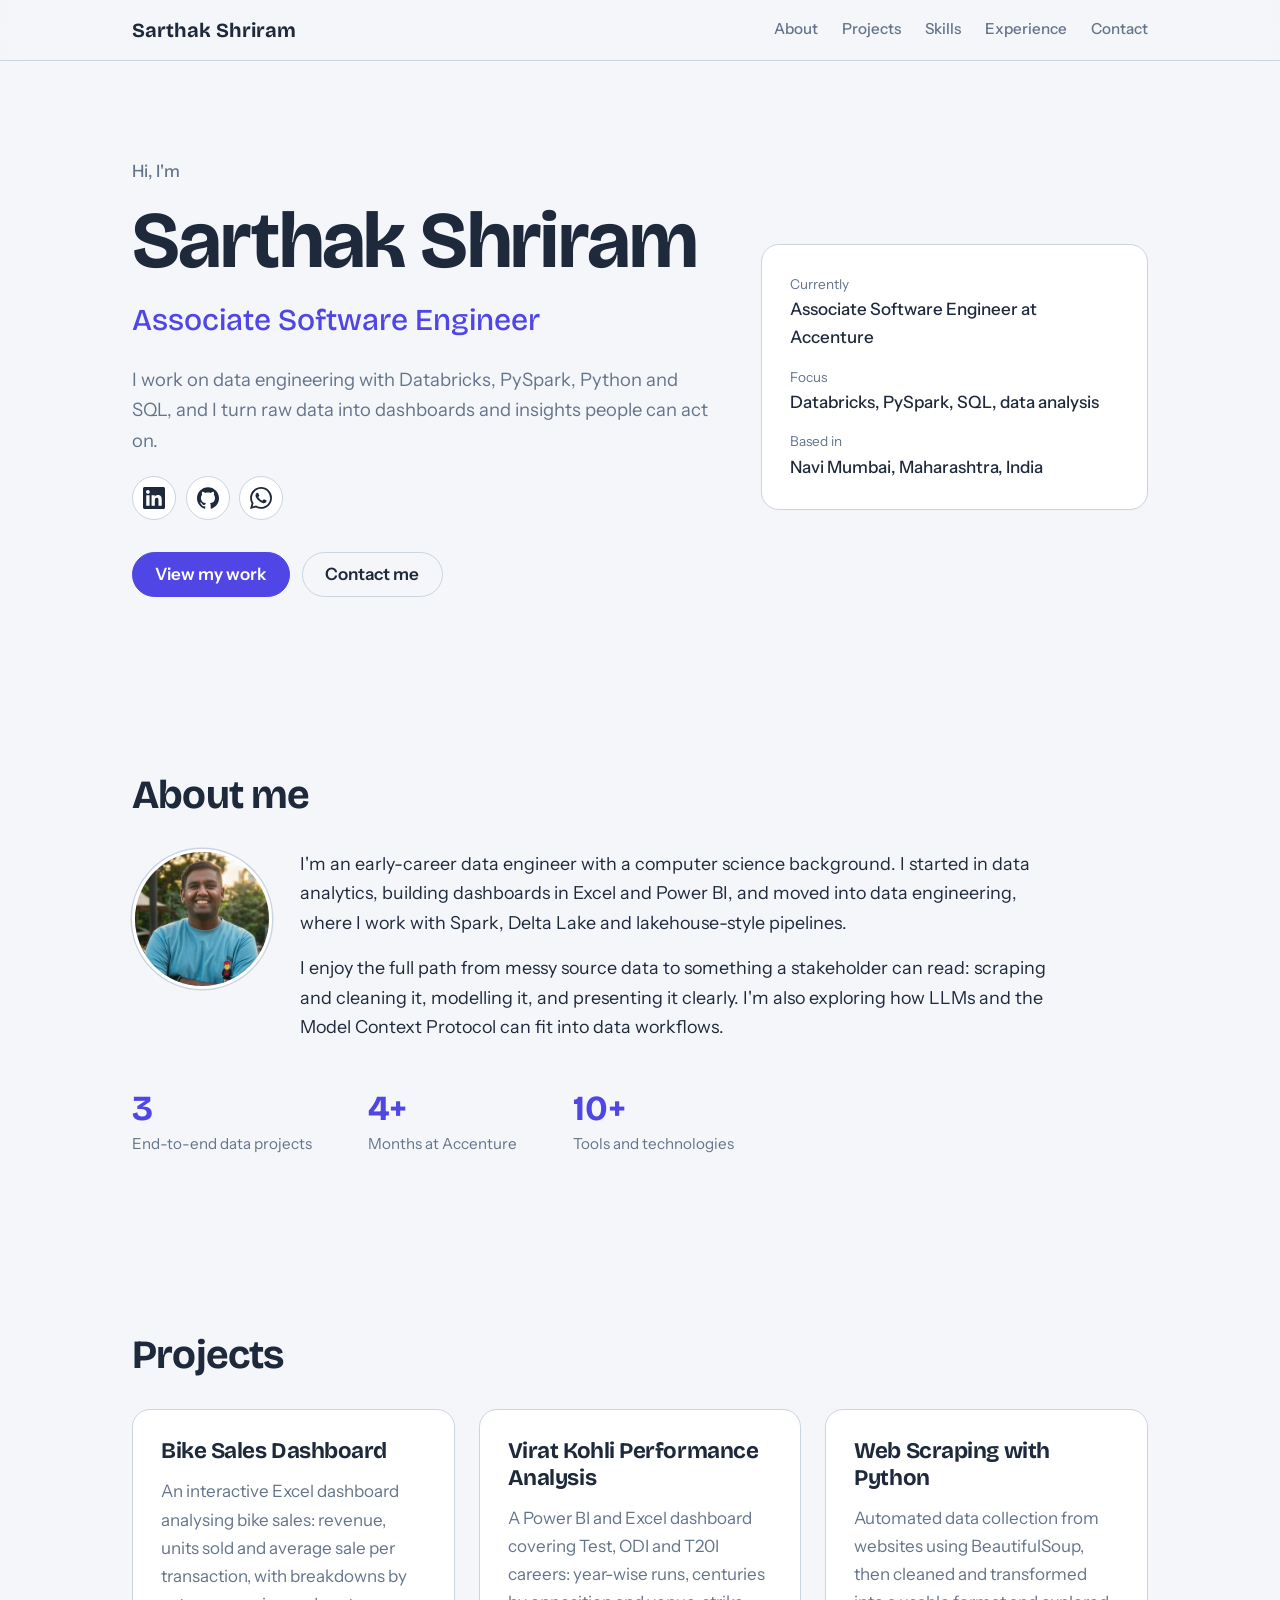
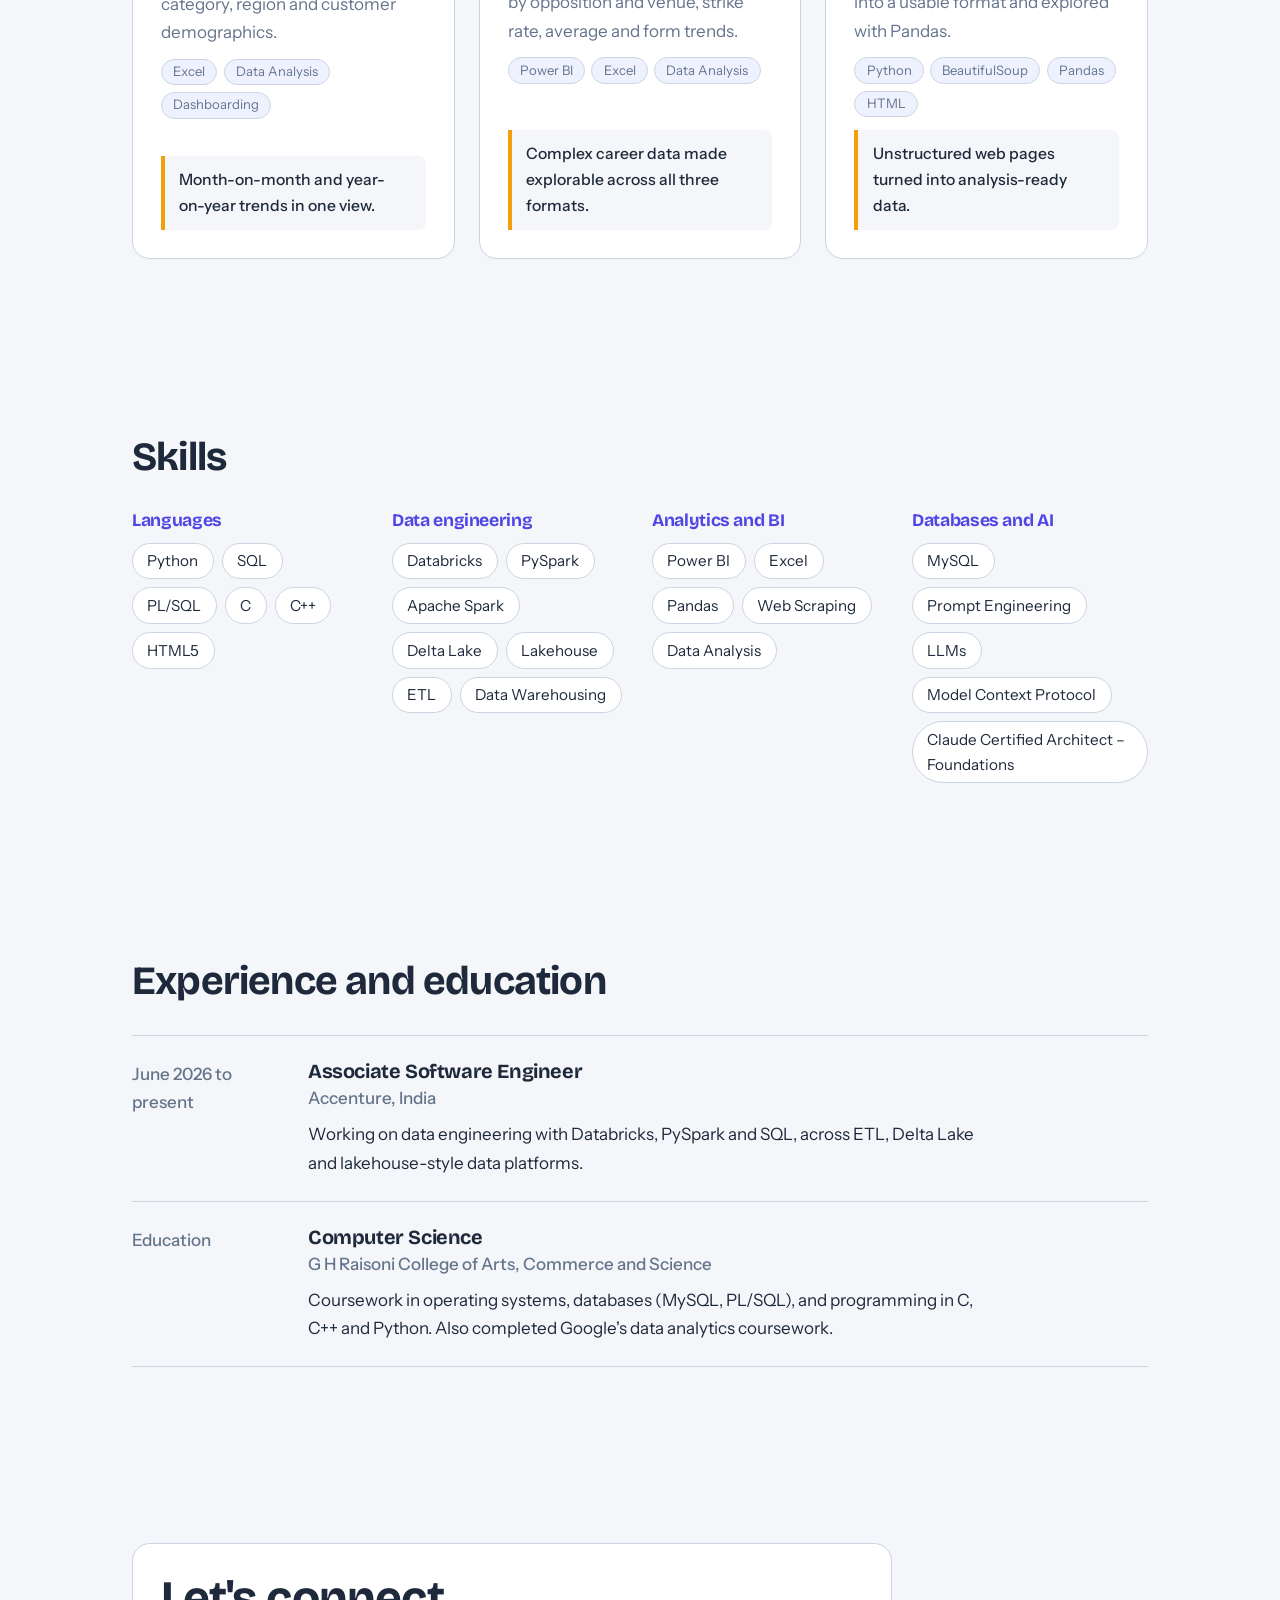
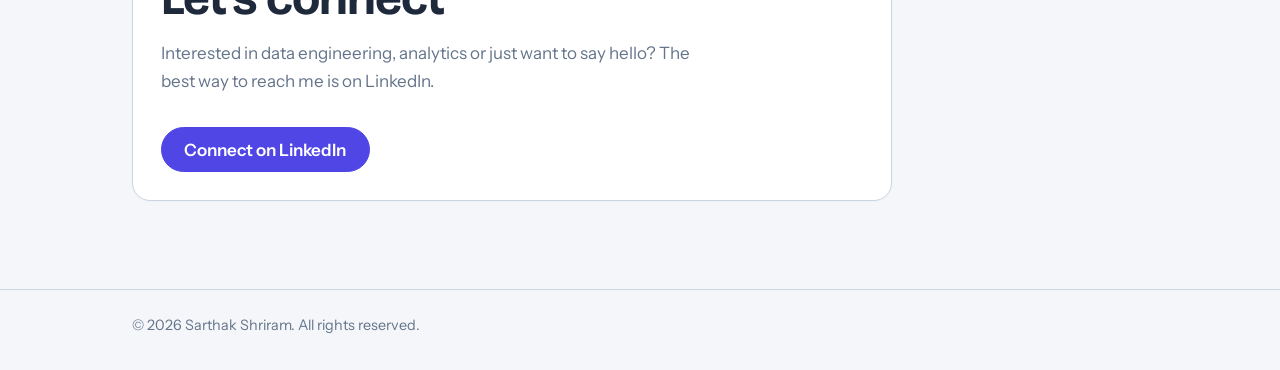
==== index.html @ c82427e1 "Update index.html" ====
<!doctype html>
<html lang="en">
<head>
<meta charset="utf-8">
<meta name="viewport" content="width=device-width, initial-scale=1, viewport-fit=cover">
<title>Sarthak Shriram – Associate Software Engineer | Data Engineering</title>
<meta name="description" content="Sarthak Shriram is an Associate Software Engineer at Accenture working with Databricks, PySpark, Python and SQL, with hands-on analytics projects in Power BI, Excel and Pandas.">
<meta name="keywords" content="Data Engineer, Sarthak Shriram, Databricks, PySpark, Apache Spark, Python, SQL, Power BI, Accenture">
<meta name="theme-color" content="#4F46E5">

<meta property="og:title" content="Sarthak Shriram – Associate Software Engineer">
<meta property="og:description" content="Data engineering with Databricks, PySpark, Python and SQL, plus dashboards and data analysis projects.">
<meta property="og:type" content="website">

<link rel="icon" href="assets/favicon.svg" type="image/svg+xml">

<script type="application/ld+json">
{
  "@context": "https://schema.org",
  "@type": "Person",
  "name": "Sarthak Shriram",
  "jobTitle": "Associate Software Engineer",
  "worksFor": { "@type": "Organization", "name": "Accenture" },
  "address": { "@type": "PostalAddress", "addressLocality": "Navi Mumbai", "addressRegion": "Maharashtra", "addressCountry": "IN" },
  "sameAs": ["https://www.linkedin.com/in/sarthak-shriram"],
  "knowsAbout": ["Data Engineering", "Databricks", "PySpark", "Apache Spark", "SQL", "Python", "Power BI"]
}
</script>

<!-- Apply saved theme before first paint to avoid a flash -->
<script>
try { var t = localStorage.getItem("theme"); if (t === "dark" || t === "light") document.documentElement.dataset.theme = t; } catch (e) {}
</script>

<link rel="preconnect" href="https://fonts.googleapis.com">
<link rel="preconnect" href="https://fonts.gstatic.com" crossorigin>
<link href="https://fonts.googleapis.com/css2?family=Bricolage+Grotesque:opsz,wght@12..96,500;12..96,700&family=Instrument+Sans:wght@400;500;600&display=swap" rel="stylesheet">
<link rel="stylesheet" href="css/style.css">
</head>
<body>
<a class="skip" href="#main">Skip to content</a>

<header class="top">
  <div class="wrap">
    <a class="brand" href="#top">Sarthak Shriram</a>
    <nav aria-label="Sections">
      <a href="#about">About</a><a href="#projects">Projects</a><a href="#skills">Skills</a><a href="#experience">Experience</a><a href="#contact">Contact</a>
    </nav>
    <!-- <button class="theme-btn" id="theme" type="button" aria-label="Toggle colour theme">Dark mode</button> -->
  </div>
</header>

<main id="main">
  <section id="top" class="hero wrap">
    <div class="hero-grid">
      <div>
        <p class="hello">Hi, I'm</p>
        <h1>Sarthak Shriram</h1>
        <p class="role">Associate Software Engineer</p>
        <p class="lede">I work on data engineering with Databricks, PySpark, Python and SQL, and I turn raw data into dashboards and insights people can act on.</p>
        <div class="socials">
          <a href="https://www.linkedin.com/in/sarthak-shriram" target="_blank" rel="noopener noreferrer" aria-label="LinkedIn" title="LinkedIn"><svg viewBox="0 0 24 24" width="22" height="22" fill="currentColor" aria-hidden="true"><path d="M20.447 20.452h-3.554v-5.569c0-1.328-.027-3.037-1.852-3.037-1.853 0-2.136 1.445-2.136 2.939v5.667H9.351V9h3.414v1.561h.046c.477-.9 1.637-1.85 3.37-1.85 3.601 0 4.267 2.37 4.267 5.455v6.286zM5.337 7.433c-1.144 0-2.063-.926-2.063-2.065 0-1.138.92-2.063 2.063-2.063 1.14 0 2.064.925 2.064 2.063 0 1.139-.925 2.065-2.064 2.065zm1.782 13.019H3.555V9h3.564v11.452zM22.225 0H1.771C.792 0 0 .774 0 1.729v20.542C0 23.227.792 24 1.771 24h20.451C23.2 24 24 23.227 24 22.271V1.729C24 .774 23.2 0 22.222 0h.003z"/></svg></a>
          <a href="https://github.com/Sarthak-Shriram" target="_blank" rel="noopener noreferrer" aria-label="GitHub" title="GitHub"><svg viewBox="0 0 24 24" width="22" height="22" fill="currentColor" aria-hidden="true"><path d="M12 .297c-6.63 0-12 5.373-12 12 0 5.303 3.438 9.8 8.205 11.385.6.113.82-.258.82-.577 0-.285-.01-1.04-.015-2.04-3.338.724-4.042-1.61-4.042-1.61C4.422 18.07 3.633 17.7 3.633 17.7c-1.087-.744.084-.729.084-.729 1.205.084 1.838 1.236 1.838 1.236 1.07 1.835 2.809 1.305 3.495.998.108-.776.417-1.305.76-1.605-2.665-.3-5.466-1.332-5.466-5.93 0-1.31.465-2.38 1.235-3.22-.135-.303-.54-1.523.105-3.176 0 0 1.005-.322 3.3 1.23.96-.267 1.98-.399 3-.405 1.02.006 2.04.138 3 .405 2.28-1.552 3.285-1.23 3.285-1.23.645 1.653.24 2.873.12 3.176.765.84 1.23 1.91 1.23 3.22 0 4.61-2.805 5.625-5.475 5.92.42.36.81 1.096.81 2.22 0 1.606-.015 2.896-.015 3.286 0 .315.21.69.825.57C20.565 22.092 24 17.592 24 12.297c0-6.627-5.373-12-12-12"/></svg></a>
          <a href="https://wa.me/91XXXXXXXXXX" target="_blank" rel="noopener noreferrer" aria-label="WhatsApp" title="WhatsApp"><svg viewBox="0 0 24 24" width="22" height="22" fill="currentColor" aria-hidden="true"><path d="M17.472 14.382c-.297-.149-1.758-.867-2.03-.967-.273-.099-.471-.148-.67.15-.197.297-.767.966-.94 1.164-.173.199-.347.223-.644.075-.297-.15-1.255-.463-2.39-1.475-.883-.788-1.48-1.761-1.653-2.059-.173-.297-.018-.458.13-.606.134-.133.298-.347.446-.52.149-.174.198-.298.298-.497.099-.198.05-.371-.025-.52-.075-.149-.669-1.612-.916-2.207-.242-.579-.487-.5-.669-.51-.173-.008-.371-.01-.57-.01-.198 0-.52.074-.792.372-.272.297-1.04 1.016-1.04 2.479 0 1.462 1.065 2.875 1.213 3.074.149.198 2.096 3.2 5.077 4.487.709.306 1.262.489 1.694.625.712.227 1.36.195 1.871.118.571-.085 1.758-.719 2.006-1.413.248-.694.248-1.289.173-1.413-.074-.124-.272-.198-.57-.347m-5.421 7.403h-.004a9.87 9.87 0 01-5.031-1.378l-.361-.214-3.741.982.998-3.648-.235-.374a9.86 9.86 0 01-1.51-5.26c.001-5.45 4.436-9.884 9.888-9.884 2.64 0 5.122 1.03 6.988 2.898a9.825 9.825 0 012.893 6.994c-.003 5.45-4.437 9.884-9.885 9.884m8.413-18.297A11.815 11.815 0 0012.05 0C5.495 0 .16 5.335.157 11.892c0 2.096.547 4.142 1.588 5.945L.057 24l6.305-1.654a11.882 11.882 0 005.683 1.448h.005c6.554 0 11.89-5.335 11.893-11.893a11.821 11.821 0 00-3.48-8.413z"/></svg></a>
        </div>
        <div class="actions">
          <a class="btn primary" href="#projects">View my work</a>
          <a class="btn" href="#contact">Contact me</a>
        </div>
      </div>
      <aside class="card" aria-label="Quick facts">
        <dl class="facts">
          <div><dt>Currently</dt><dd>Associate Software Engineer at Accenture</dd></div>
          <div><dt>Focus</dt><dd>Databricks, PySpark, SQL, data analysis</dd></div>
          <div><dt>Based in</dt><dd>Navi Mumbai, Maharashtra, India</dd></div>
        </dl>
      </aside>
    </div>
  </section>

  <section id="about" class="wrap about">
    <h2 class="sec-title">About me</h2>
    <div class="about-intro">
    <img class="about-photo" src="assets/about.jpg" alt="Sarthak Shriram smiling, arms crossed, outdoors" width="320" height="320" loading="lazy">
    <div>
    <p>I'm an early-career data engineer with a computer science background. I started in data analytics, building dashboards in Excel and Power BI, and moved into data engineering, where I work with Spark, Delta Lake and lakehouse-style pipelines.</p>
    <p>I enjoy the full path from messy source data to something a stakeholder can read: scraping and cleaning it, modelling it, and presenting it clearly. I'm also exploring how LLMs and the Model Context Protocol can fit into data workflows.</p>
    </div>
    </div>
    <div class="nums">
      <div><b>3</b><span>End-to-end data projects</span></div>
      <!-- Months are calculated from the start date, so this never goes stale -->
      <div><b id="months" data-start="2026-06-01">4+</b><span>Months at Accenture</span></div>
      <div><b>10+</b><span>Tools and technologies</span></div>
    </div>
  </section>

  <section id="projects" class="wrap">
    <h2 class="sec-title">Projects</h2>
    <div class="grid">
      <article class="card proj">
        <h3>Bike Sales Dashboard</h3>
        <p>An interactive Excel dashboard analysing bike sales: revenue, units sold and average sale per transaction, with breakdowns by category, region and customer demographics.</p>
        <div class="chips"><span class="chip">Excel</span><span class="chip">Data Analysis</span><span class="chip">Dashboarding</span></div>
        <p class="result">Month-on-month and year-on-year trends in one view.</p>
      </article>
      <article class="card proj">
        <h3>Virat Kohli Performance Analysis</h3>
        <p>A Power BI and Excel dashboard covering Test, ODI and T20I careers: year-wise runs, centuries by opposition and venue, strike rate, average and form trends.</p>
        <div class="chips"><span class="chip">Power BI</span><span class="chip">Excel</span><span class="chip">Data Analysis</span></div>
        <p class="result">Complex career data made explorable across all three formats.</p>
      </article>
      <article class="card proj">
        <h3>Web Scraping with Python</h3>
        <p>Automated data collection from websites using BeautifulSoup, then cleaned and transformed into a usable format and explored with Pandas.</p>
        <div class="chips"><span class="chip">Python</span><span class="chip">BeautifulSoup</span><span class="chip">Pandas</span><span class="chip">HTML</span></div>
        <p class="result">Unstructured web pages turned into analysis-ready data.</p>
      </article>
    </div>
  </section>

  <section id="skills" class="wrap">
    <h2 class="sec-title">Skills</h2>
    <div class="skills">
      <div><h3>Languages</h3><ul><li>Python</li><li>SQL</li><li>PL/SQL</li><li>C</li><li>C++</li><li>HTML5</li></ul></div>
      <div><h3>Data engineering</h3><ul><li>Databricks</li><li>PySpark</li><li>Apache Spark</li><li>Delta Lake</li><li>Lakehouse</li><li>ETL</li><li>Data Warehousing</li></ul></div>
      <div><h3>Analytics and BI</h3><ul><li>Power BI</li><li>Excel</li><li>Pandas</li><li>Web Scraping</li><li>Data Analysis</li></ul></div>
      <div><h3>Databases and AI</h3><ul><li>MySQL</li><li>Prompt Engineering</li><li>LLMs</li><li>Model Context Protocol</li><li>Claude Certified Architect – Foundations</li></ul></div>
    </div>
  </section>

  <section id="experience" class="wrap">
    <h2 class="sec-title">Experience and education</h2>
    <ol class="xp">
      <li>
        <span class="when">June 2026 to present</span>
        <div><h3>Associate Software Engineer</h3><p class="org">Accenture, India</p>
        <p>Working on data engineering with Databricks, PySpark and SQL, across ETL, Delta Lake and lakehouse-style data platforms.</p></div>
      </li>
      <li>
        <span class="when">Education</span>
        <div><h3>Computer Science</h3><p class="org">G H Raisoni College of Arts, Commerce and Science</p>
        <p>Coursework in operating systems, databases (MySQL, PL/SQL), and programming in C, C++ and Python. Also completed Google's data analytics coursework.</p></div>
      </li>
    </ol>
  </section>

  <section id="contact" class="wrap contact">
    <div class="card">
      <h2>Let's connect</h2>
      <p>Interested in data engineering, analytics or just want to say hello? The best way to reach me is on LinkedIn.</p>
      <div class="actions">
        <a class="btn primary" href="https://www.linkedin.com/in/sarthak-shriram" target="_blank" rel="noopener noreferrer">Connect on LinkedIn</a>
      </div>
    </div>
  </section>
</main>

<footer><div class="wrap">© <span id="year">2026</span> Sarthak Shriram. All rights reserved.</div></footer>

<button class="to-top" id="toTop" type="button" aria-label="Back to top" hidden>↑</button>

<script src="js/main.js" defer></script>
</body>
</html>
---- css/style.css ----
:root{
  --bg:#F4F6F9;
  --panel:#FFFFFF;
  --ink:#1E293B;
  --muted:#64748B;
  --line:#CBD5E1;
  --accent:#4F46E5;
  --on-accent:#FFFFFF;
  --accent-soft:#EEF2FF;
  --hi:#F59E0B;
  --display:"Bricolage Grotesque","Avenir Next","Segoe UI",system-ui,sans-serif;
  --body:"Instrument Sans","Segoe UI",system-ui,-apple-system,sans-serif;
  color-scheme:light;
  box-sizing:border-box;
  padding-top:env(safe-area-inset-top,0px);
  padding-bottom:env(safe-area-inset-bottom,0px);
}
@media (prefers-color-scheme: dark){
  :root:not([data-theme="light"]){
    --bg:#0B0F19; --panel:#111827; --ink:#F3F4F6; --muted:#9CA3AF; --line:#1F2937;
    --accent:#6366F1; --on-accent:#0B0F19; --accent-soft:#1E1B4B; --hi:#FBBF24;
    color-scheme:dark;
  }
}
:root[data-theme="dark"]{
  --bg:#0B0F19; --panel:#111827; --ink:#F3F4F6; --muted:#9CA3AF; --line:#1F2937;
  --accent:#6366F1; --on-accent:#0B0F19; --accent-soft:#1E1B4B; --hi:#FBBF24;
  color-scheme:dark;
}
html{scroll-padding-top:calc(env(safe-area-inset-top,0px) + 110px);scroll-behavior:smooth;}
*,*::before,*::after{box-sizing:border-box;}
body{margin:0;background:var(--bg);color:var(--ink);font-family:var(--body);font-size:1.0625rem;line-height:1.65;-webkit-font-smoothing:antialiased;}
a{color:inherit;}
:focus-visible{outline:3px solid var(--accent);outline-offset:3px;border-radius:6px;}
h1,h2,h3{font-family:var(--display);line-height:1.1;margin:0;letter-spacing:-0.02em;}
p{margin:0;}
.wrap{max-width:1080px;margin-inline:auto;padding-inline:clamp(1rem,4vw,2rem);}
section{padding-block:clamp(3rem,8vw,5.5rem);}
.sec-title{font-size:clamp(1.8rem,4vw,2.5rem);margin-bottom:2rem;}

.skip{position:absolute;left:-999px;top:0;background:var(--accent);color:var(--on-accent);padding:.6rem 1rem;z-index:50;border-radius:0 0 8px 0;}
.skip:focus{left:0;}

/* Header */
.top{position:sticky;top:env(safe-area-inset-top,0px);z-index:20;background:var(--bg);background:color-mix(in srgb,var(--bg) 92%,transparent);-webkit-backdrop-filter:blur(10px);backdrop-filter:blur(10px);border-bottom:1px solid var(--line);}
.top .wrap{display:flex;align-items:center;gap:1rem;min-height:60px;flex-wrap:wrap;}
.brand{font-family:var(--display);font-weight:700;font-size:1.25rem;text-decoration:none;}
.top nav{display:flex;gap:1.5rem;margin-left:auto;}
.top nav a{text-decoration:none;color:var(--muted);font-weight:500;font-size:.95rem;transition:color .2s;padding-block:.2rem;border-bottom:2px solid transparent;}
.top nav a:hover{color:var(--ink);}
.top nav a.active{color:var(--ink);border-bottom-color:var(--accent);}
.theme-btn{font:inherit;font-size:.9rem;font-weight:500;color:var(--ink);background:transparent;border:1px solid var(--line);border-radius:999px;padding:.35rem .9rem;cursor:pointer;transition:all .2s;}
.theme-btn:hover{border-color:var(--ink);background:var(--accent-soft);}
@media (max-width:700px){
  .theme-btn{margin-left:auto;}
  .top nav{order:3;width:100%;margin-left:0;gap:1.25rem;overflow-x:auto;padding-bottom:.6rem;}
  .top nav a{white-space:nowrap;}
}

/* Buttons */
.btn{display:inline-block;font:inherit;font-weight:600;text-decoration:none;cursor:pointer;color:var(--ink);background:transparent;border:1.5px solid var(--line);border-radius:999px;padding:.7rem 1.4rem;line-height:1.2;transition:all .2s;}
.btn:hover{background:var(--accent-soft);border-color:var(--accent);}
.btn.primary{background:var(--accent);border-color:var(--accent);color:var(--on-accent);}
.btn.primary:hover{filter:brightness(1.1);box-shadow:0 4px 12px color-mix(in srgb,var(--accent) 30%,transparent);}

/* Hero */
.hero{padding-top:clamp(3rem,8vw,6rem);}
.hero-grid{display:grid;grid-template-columns:1.5fr 1fr;gap:3rem;align-items:center;}
.hello{color:var(--muted);font-weight:500;margin-bottom:.75rem;}
.hero h1{font-size:clamp(2.6rem,7vw,5rem);font-weight:700;}
.role{font-family:var(--display);font-size:clamp(1.3rem,3vw,1.9rem);font-weight:500;margin-top:.6rem;color:var(--accent);}
.lede{margin-top:1.25rem;max-width:52ch;color:var(--muted);font-size:1.15rem;}
.socials{display:flex;gap:.6rem;margin-top:1.25rem;}
.socials a{display:inline-flex;align-items:center;justify-content:center;width:44px;height:44px;border-radius:50%;border:1.5px solid var(--line);color:var(--ink);background:var(--panel);transition:all .2s;}
.socials a:hover,.socials a:focus-visible{color:var(--on-accent);background:var(--accent);border-color:var(--accent);transform:translateY(-2px);}
.actions{display:flex;flex-wrap:wrap;gap:.75rem;margin-top:2rem;}
.card{background:var(--panel);border:1px solid var(--line);border-radius:18px;padding:1.75rem;box-shadow:0 1px 3px rgba(0,0,0,.02);}
.photo{display:block;width:100%;height:auto;aspect-ratio:4/5;object-fit:cover;object-position:center top;border-radius:12px;margin-bottom:1.25rem;background:var(--accent-soft);}
.facts{margin:0;display:grid;gap:.9rem;}
.facts dt{font-size:.85rem;color:var(--muted);}
.facts dd{margin:0;font-weight:500;}
@media (max-width:820px){.hero-grid{grid-template-columns:1fr;gap:2rem;}}

/* About */
.about-intro{display:flex;align-items:flex-start;gap:1.75rem;}
.about-photo{flex:none;width:140px;height:140px;border-radius:50%;object-fit:cover;border:3px solid var(--panel);box-shadow:0 0 0 1.5px var(--line);background:var(--accent-soft);}
@media (max-width:560px){.about-intro{flex-direction:column;gap:1.25rem;}.about-photo{width:110px;height:110px;}}
.about p{max-width:64ch;margin-bottom:1rem;font-size:1.12rem;}
.nums{display:flex;flex-wrap:wrap;gap:1.5rem 3.5rem;margin-top:2rem;}
.nums b{display:block;font-family:var(--display);font-size:2.2rem;line-height:1.1;color:var(--accent);}
.nums span{color:var(--muted);font-size:.95rem;}

/* Projects */
.grid{display:grid;grid-template-columns:repeat(auto-fit,minmax(min(100%,320px),1fr));gap:1.5rem;}
.proj{display:flex;flex-direction:column;gap:.8rem;}
.proj h3{font-size:1.4rem;line-height:1.2;}
.proj p{color:var(--muted);}
.proj .result{margin-top:auto;padding:.7rem .9rem;background:var(--bg);border-left:4px solid var(--hi);border-radius:0 8px 8px 0;font-weight:500;font-size:.98rem;color:var(--ink);}
.chips{display:flex;flex-wrap:wrap;gap:.4rem;}
.chip{font-size:.82rem;border:1px solid var(--line);border-radius:999px;padding:.1rem .7rem;color:var(--muted);background:var(--accent-soft);}

/* Skills */
.skills{display:grid;grid-template-columns:repeat(auto-fit,minmax(min(100%,230px),1fr));gap:1.5rem;}
.skills h3{font-size:1.1rem;margin-bottom:.75rem;color:var(--accent);}
.skills ul{list-style:none;margin:0;padding:0;display:flex;flex-wrap:wrap;gap:.5rem;}
.skills li{background:var(--panel);border:1px solid var(--line);border-radius:999px;padding:.3rem .9rem;font-size:.95rem;}

/* Experience */
.xp{list-style:none;margin:0;padding:0;}
.xp li{display:grid;grid-template-columns:9rem 1fr;gap:.25rem 2rem;padding:1.5rem 0;border-top:1px solid var(--line);}
.xp li:last-child{border-bottom:1px solid var(--line);}
.when{color:var(--muted);font-weight:500;}
.xp h3{font-size:1.25rem;}
.xp .org{color:var(--muted);margin-top:.15rem;font-weight:500;}
.xp p{margin-top:.5rem;max-width:62ch;}
.xp p.org{margin-top:.15rem;}
@media (max-width:700px){.xp li{grid-template-columns:1fr;}}

/* Contact + footer */
.contact .card{max-width:760px;}
.contact h2{font-size:clamp(1.9rem,4.5vw,3rem);}
.contact p{margin-top:.9rem;color:var(--muted);max-width:50ch;}
footer{border-top:1px solid var(--line);padding-block:1.5rem 2rem;color:var(--muted);font-size:.9rem;}

/* Back to top */
.to-top{position:fixed;right:1rem;bottom:calc(1rem + env(safe-area-inset-bottom,0px));width:44px;height:44px;border-radius:50%;border:1px solid var(--line);background:var(--panel);color:var(--ink);font-size:1.2rem;cursor:pointer;box-shadow:0 2px 8px rgba(0,0,0,.12);z-index:15;}
.to-top:hover{background:var(--accent-soft);border-color:var(--accent);}
.to-top[hidden]{display:none;}

@media (prefers-reduced-motion: reduce){html{scroll-behavior:auto;}*{transition:none!important;}}
@media print{.top,.to-top,.theme-btn{display:none;}body{background:#fff;}}
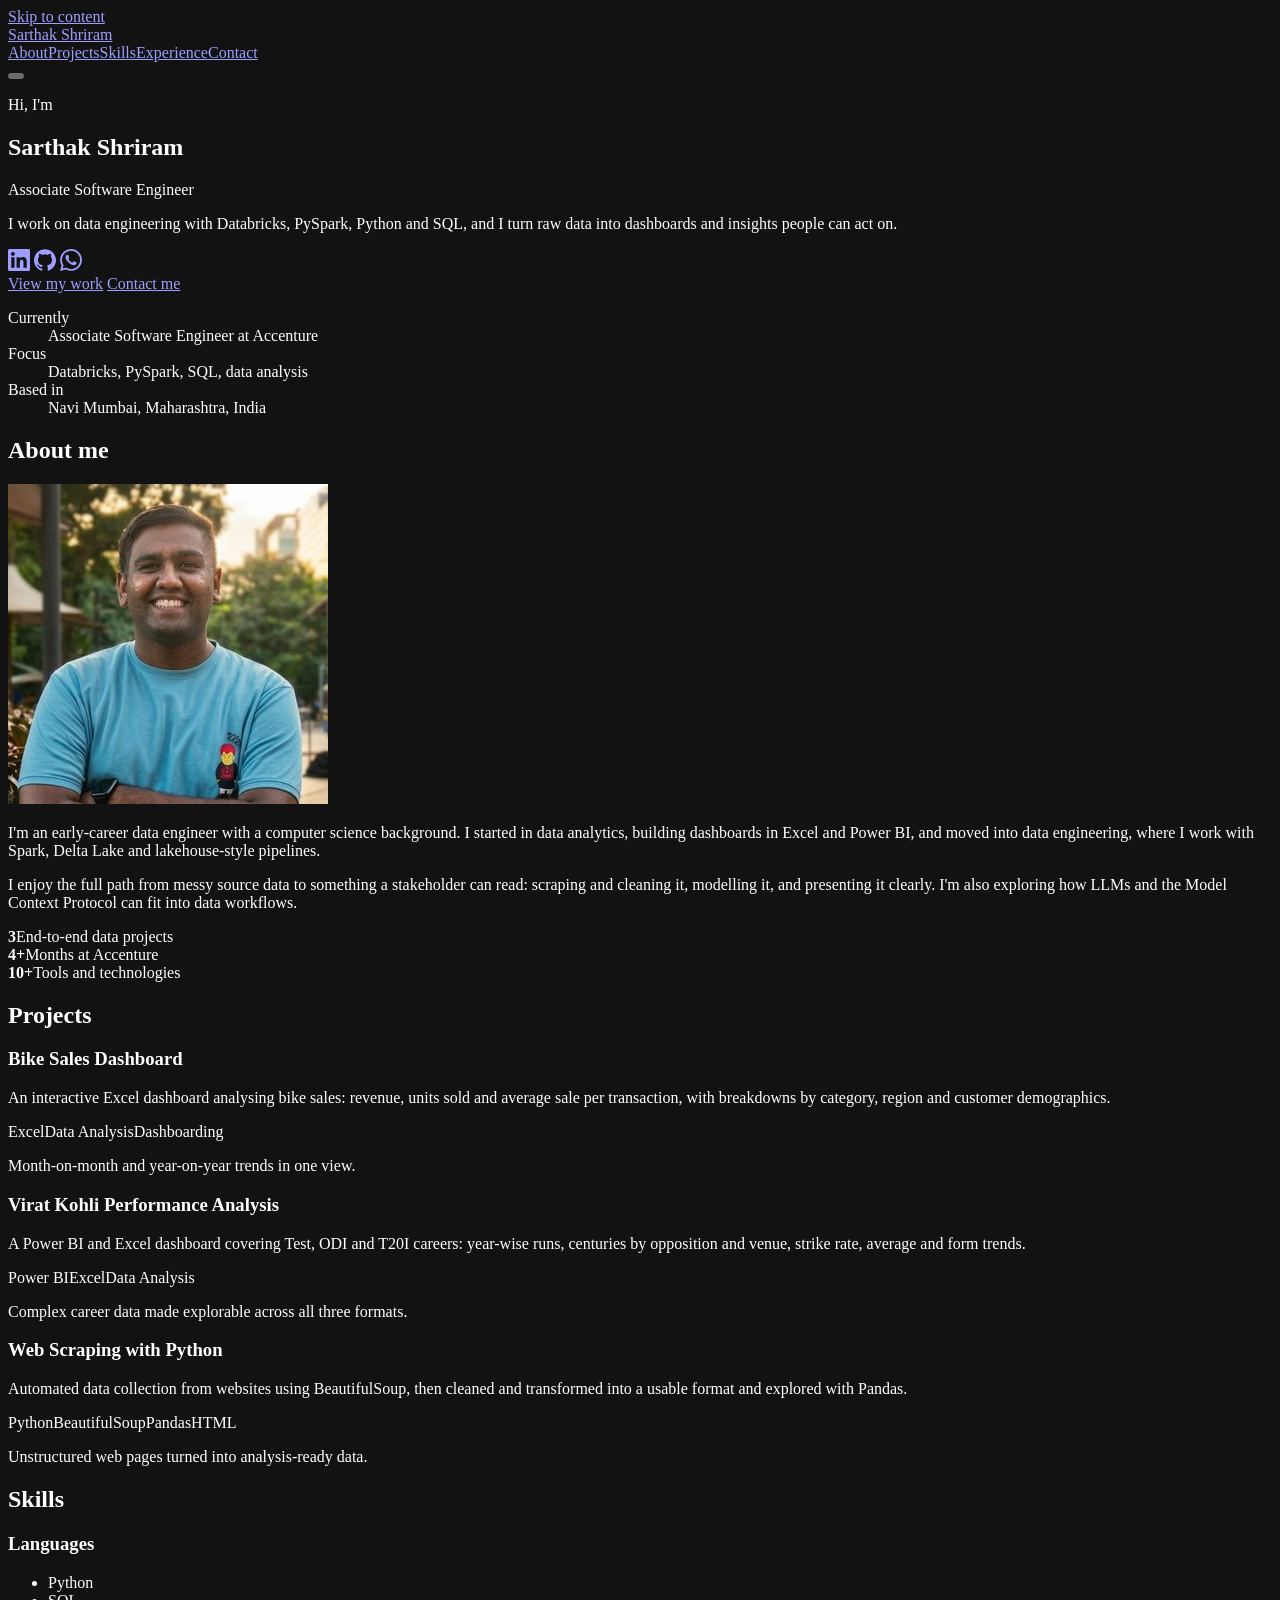
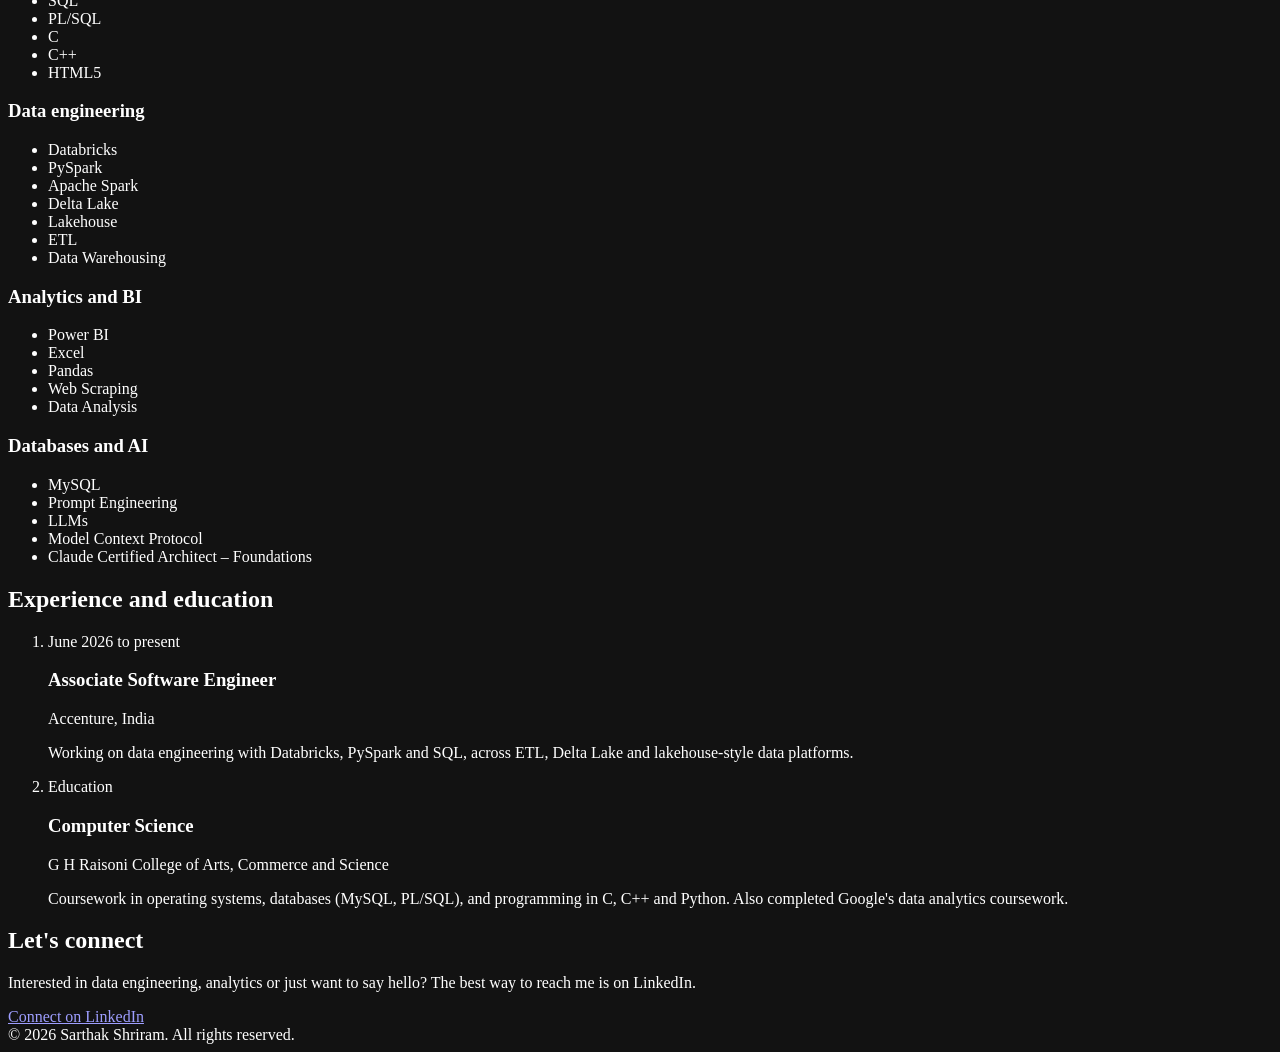
==== commit 1fdea382: "Add files via upload" ====
--- a/index.html
+++ b/index.html
@@ -1,12 +1,13 @@
 <!doctype html>
-<html lang="en">
+<html lang="en" data-theme="dark">
 <head>
 <meta charset="utf-8">
 <meta name="viewport" content="width=device-width, initial-scale=1, viewport-fit=cover">
 <title>Sarthak Shriram – Associate Software Engineer | Data Engineering</title>
 <meta name="description" content="Sarthak Shriram is an Associate Software Engineer at Accenture working with Databricks, PySpark, Python and SQL, with hands-on analytics projects in Power BI, Excel and Pandas.">
 <meta name="keywords" content="Data Engineer, Sarthak Shriram, Databricks, PySpark, Apache Spark, Python, SQL, Power BI, Accenture">
-<meta name="theme-color" content="#4F46E5">
+<meta name="theme-color" content="#0B0F19">
+<meta name="color-scheme" content="dark">
 
 <meta property="og:title" content="Sarthak Shriram – Associate Software Engineer">
 <meta property="og:description" content="Data engineering with Databricks, PySpark, Python and SQL, plus dashboards and data analysis projects.">
@@ -27,11 +28,6 @@
 }
 </script>
 
-<!-- Apply saved theme before first paint to avoid a flash -->
-<script>
-try { var t = localStorage.getItem("theme"); if (t === "dark" || t === "light") document.documentElement.dataset.theme = t; } catch (e) {}
-</script>
-
 <link rel="preconnect" href="https://fonts.googleapis.com">
 <link rel="preconnect" href="https://fonts.gstatic.com" crossorigin>
 <link href="https://fonts.googleapis.com/css2?family=Bricolage+Grotesque:opsz,wght@12..96,500;12..96,700&family=Instrument+Sans:wght@400;500;600&display=swap" rel="stylesheet">
@@ -43,10 +39,10 @@
 <header class="top">
   <div class="wrap">
     <a class="brand" href="#top">Sarthak Shriram</a>
-    <nav aria-label="Sections">
+    <nav id="nav" aria-label="Sections">
       <a href="#about">About</a><a href="#projects">Projects</a><a href="#skills">Skills</a><a href="#experience">Experience</a><a href="#contact">Contact</a>
     </nav>
-    <!-- <button class="theme-btn" id="theme" type="button" aria-label="Toggle colour theme">Dark mode</button> -->
+    <button class="menu-btn" id="menuBtn" type="button" aria-label="Open menu" aria-expanded="false" aria-controls="nav"><span></span><span></span><span></span></button>
   </div>
 </header>
 
@@ -60,7 +56,7 @@
         <p class="lede">I work on data engineering with Databricks, PySpark, Python and SQL, and I turn raw data into dashboards and insights people can act on.</p>
         <div class="socials">
           <a href="https://www.linkedin.com/in/sarthak-shriram" target="_blank" rel="noopener noreferrer" aria-label="LinkedIn" title="LinkedIn"><svg viewBox="0 0 24 24" width="22" height="22" fill="currentColor" aria-hidden="true"><path d="M20.447 20.452h-3.554v-5.569c0-1.328-.027-3.037-1.852-3.037-1.853 0-2.136 1.445-2.136 2.939v5.667H9.351V9h3.414v1.561h.046c.477-.9 1.637-1.85 3.37-1.85 3.601 0 4.267 2.37 4.267 5.455v6.286zM5.337 7.433c-1.144 0-2.063-.926-2.063-2.065 0-1.138.92-2.063 2.063-2.063 1.14 0 2.064.925 2.064 2.063 0 1.139-.925 2.065-2.064 2.065zm1.782 13.019H3.555V9h3.564v11.452zM22.225 0H1.771C.792 0 0 .774 0 1.729v20.542C0 23.227.792 24 1.771 24h20.451C23.2 24 24 23.227 24 22.271V1.729C24 .774 23.2 0 22.222 0h.003z"/></svg></a>
-          <a href="https://github.com/Sarthak-Shriram" target="_blank" rel="noopener noreferrer" aria-label="GitHub" title="GitHub"><svg viewBox="0 0 24 24" width="22" height="22" fill="currentColor" aria-hidden="true"><path d="M12 .297c-6.63 0-12 5.373-12 12 0 5.303 3.438 9.8 8.205 11.385.6.113.82-.258.82-.577 0-.285-.01-1.04-.015-2.04-3.338.724-4.042-1.61-4.042-1.61C4.422 18.07 3.633 17.7 3.633 17.7c-1.087-.744.084-.729.084-.729 1.205.084 1.838 1.236 1.838 1.236 1.07 1.835 2.809 1.305 3.495.998.108-.776.417-1.305.76-1.605-2.665-.3-5.466-1.332-5.466-5.93 0-1.31.465-2.38 1.235-3.22-.135-.303-.54-1.523.105-3.176 0 0 1.005-.322 3.3 1.23.96-.267 1.98-.399 3-.405 1.02.006 2.04.138 3 .405 2.28-1.552 3.285-1.23 3.285-1.23.645 1.653.24 2.873.12 3.176.765.84 1.23 1.91 1.23 3.22 0 4.61-2.805 5.625-5.475 5.92.42.36.81 1.096.81 2.22 0 1.606-.015 2.896-.015 3.286 0 .315.21.69.825.57C20.565 22.092 24 17.592 24 12.297c0-6.627-5.373-12-12-12"/></svg></a>
+          <a href="https://github.com/YOUR-GITHUB-USERNAME" target="_blank" rel="noopener noreferrer" aria-label="GitHub" title="GitHub"><svg viewBox="0 0 24 24" width="22" height="22" fill="currentColor" aria-hidden="true"><path d="M12 .297c-6.63 0-12 5.373-12 12 0 5.303 3.438 9.8 8.205 11.385.6.113.82-.258.82-.577 0-.285-.01-1.04-.015-2.04-3.338.724-4.042-1.61-4.042-1.61C4.422 18.07 3.633 17.7 3.633 17.7c-1.087-.744.084-.729.084-.729 1.205.084 1.838 1.236 1.838 1.236 1.07 1.835 2.809 1.305 3.495.998.108-.776.417-1.305.76-1.605-2.665-.3-5.466-1.332-5.466-5.93 0-1.31.465-2.38 1.235-3.22-.135-.303-.54-1.523.105-3.176 0 0 1.005-.322 3.3 1.23.96-.267 1.98-.399 3-.405 1.02.006 2.04.138 3 .405 2.28-1.552 3.285-1.23 3.285-1.23.645 1.653.24 2.873.12 3.176.765.84 1.23 1.91 1.23 3.22 0 4.61-2.805 5.625-5.475 5.92.42.36.81 1.096.81 2.22 0 1.606-.015 2.896-.015 3.286 0 .315.21.69.825.57C20.565 22.092 24 17.592 24 12.297c0-6.627-5.373-12-12-12"/></svg></a>
           <a href="https://wa.me/91XXXXXXXXXX" target="_blank" rel="noopener noreferrer" aria-label="WhatsApp" title="WhatsApp"><svg viewBox="0 0 24 24" width="22" height="22" fill="currentColor" aria-hidden="true"><path d="M17.472 14.382c-.297-.149-1.758-.867-2.03-.967-.273-.099-.471-.148-.67.15-.197.297-.767.966-.94 1.164-.173.199-.347.223-.644.075-.297-.15-1.255-.463-2.39-1.475-.883-.788-1.48-1.761-1.653-2.059-.173-.297-.018-.458.13-.606.134-.133.298-.347.446-.52.149-.174.198-.298.298-.497.099-.198.05-.371-.025-.52-.075-.149-.669-1.612-.916-2.207-.242-.579-.487-.5-.669-.51-.173-.008-.371-.01-.57-.01-.198 0-.52.074-.792.372-.272.297-1.04 1.016-1.04 2.479 0 1.462 1.065 2.875 1.213 3.074.149.198 2.096 3.2 5.077 4.487.709.306 1.262.489 1.694.625.712.227 1.36.195 1.871.118.571-.085 1.758-.719 2.006-1.413.248-.694.248-1.289.173-1.413-.074-.124-.272-.198-.57-.347m-5.421 7.403h-.004a9.87 9.87 0 01-5.031-1.378l-.361-.214-3.741.982.998-3.648-.235-.374a9.86 9.86 0 01-1.51-5.26c.001-5.45 4.436-9.884 9.888-9.884 2.64 0 5.122 1.03 6.988 2.898a9.825 9.825 0 012.893 6.994c-.003 5.45-4.437 9.884-9.885 9.884m8.413-18.297A11.815 11.815 0 0012.05 0C5.495 0 .16 5.335.157 11.892c0 2.096.547 4.142 1.588 5.945L.057 24l6.305-1.654a11.882 11.882 0 005.683 1.448h.005c6.554 0 11.89-5.335 11.893-11.893a11.821 11.821 0 00-3.48-8.413z"/></svg></a>
         </div>
         <div class="actions">
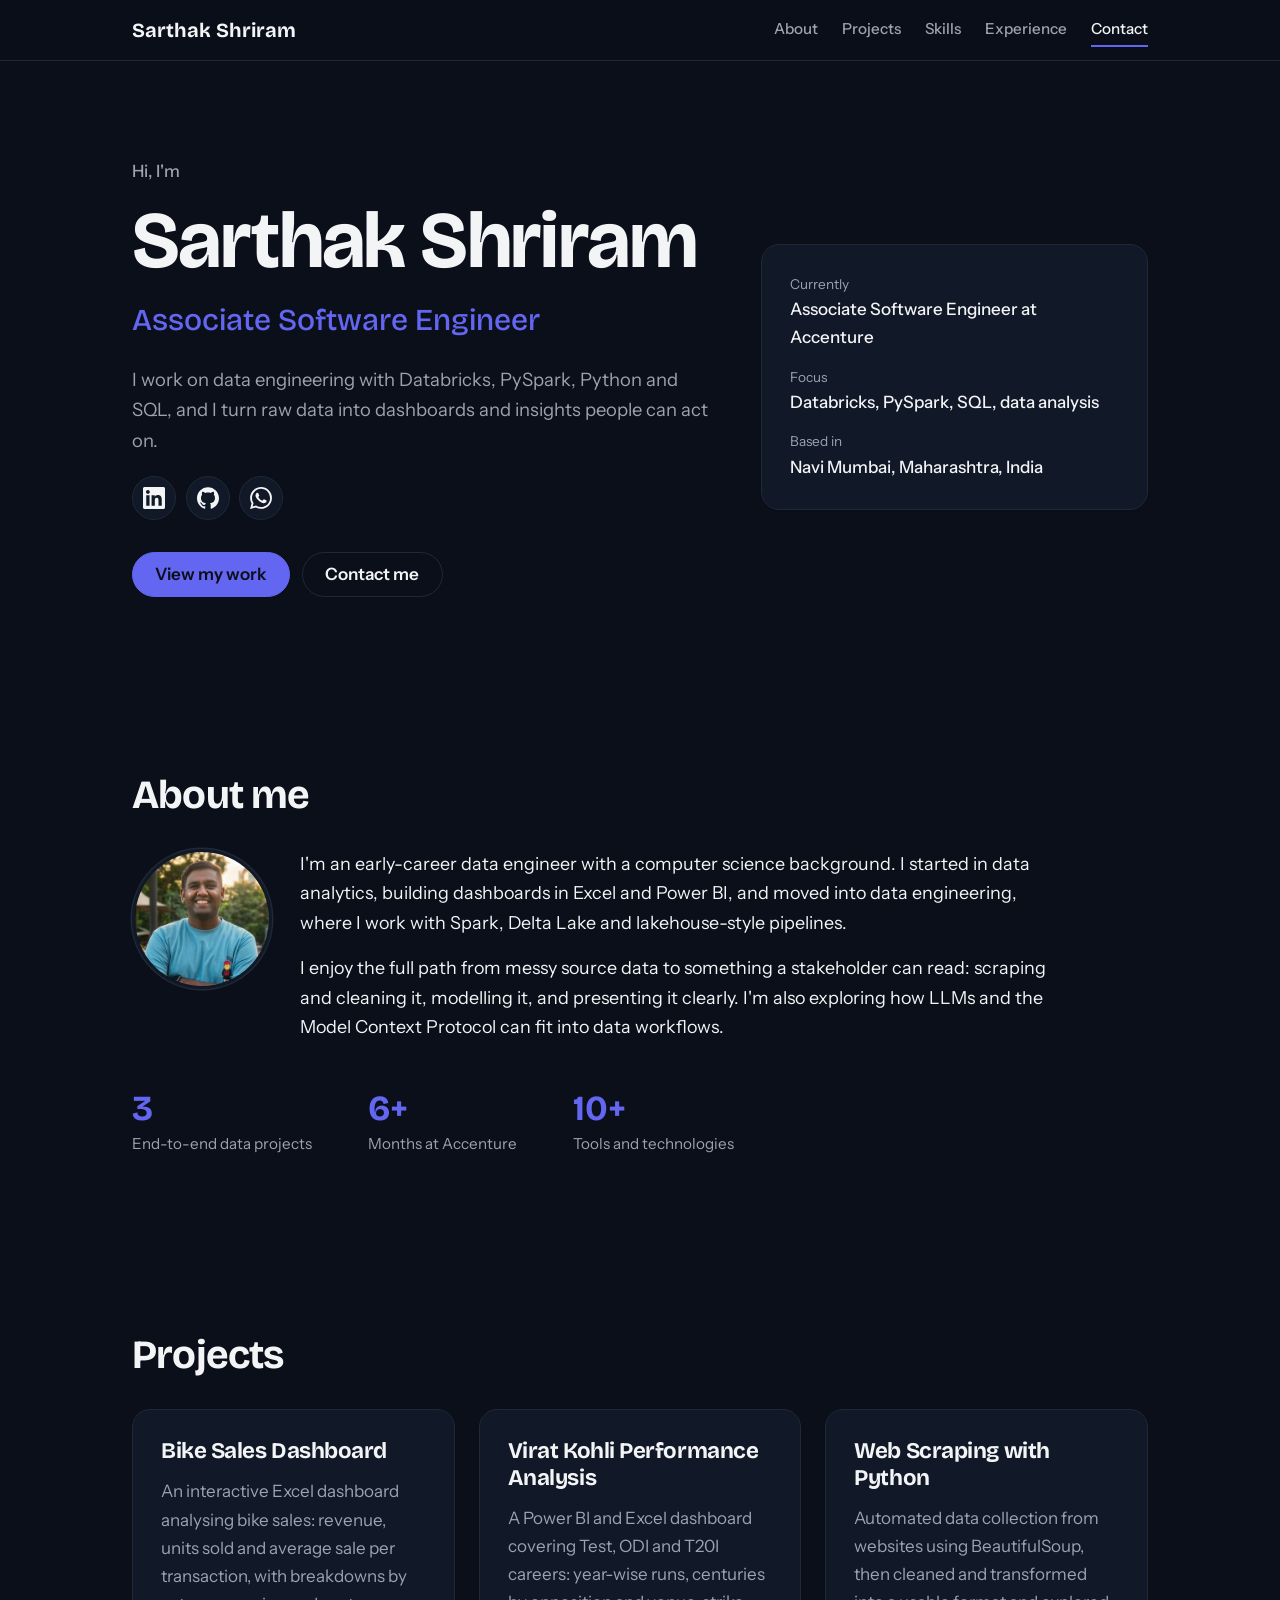
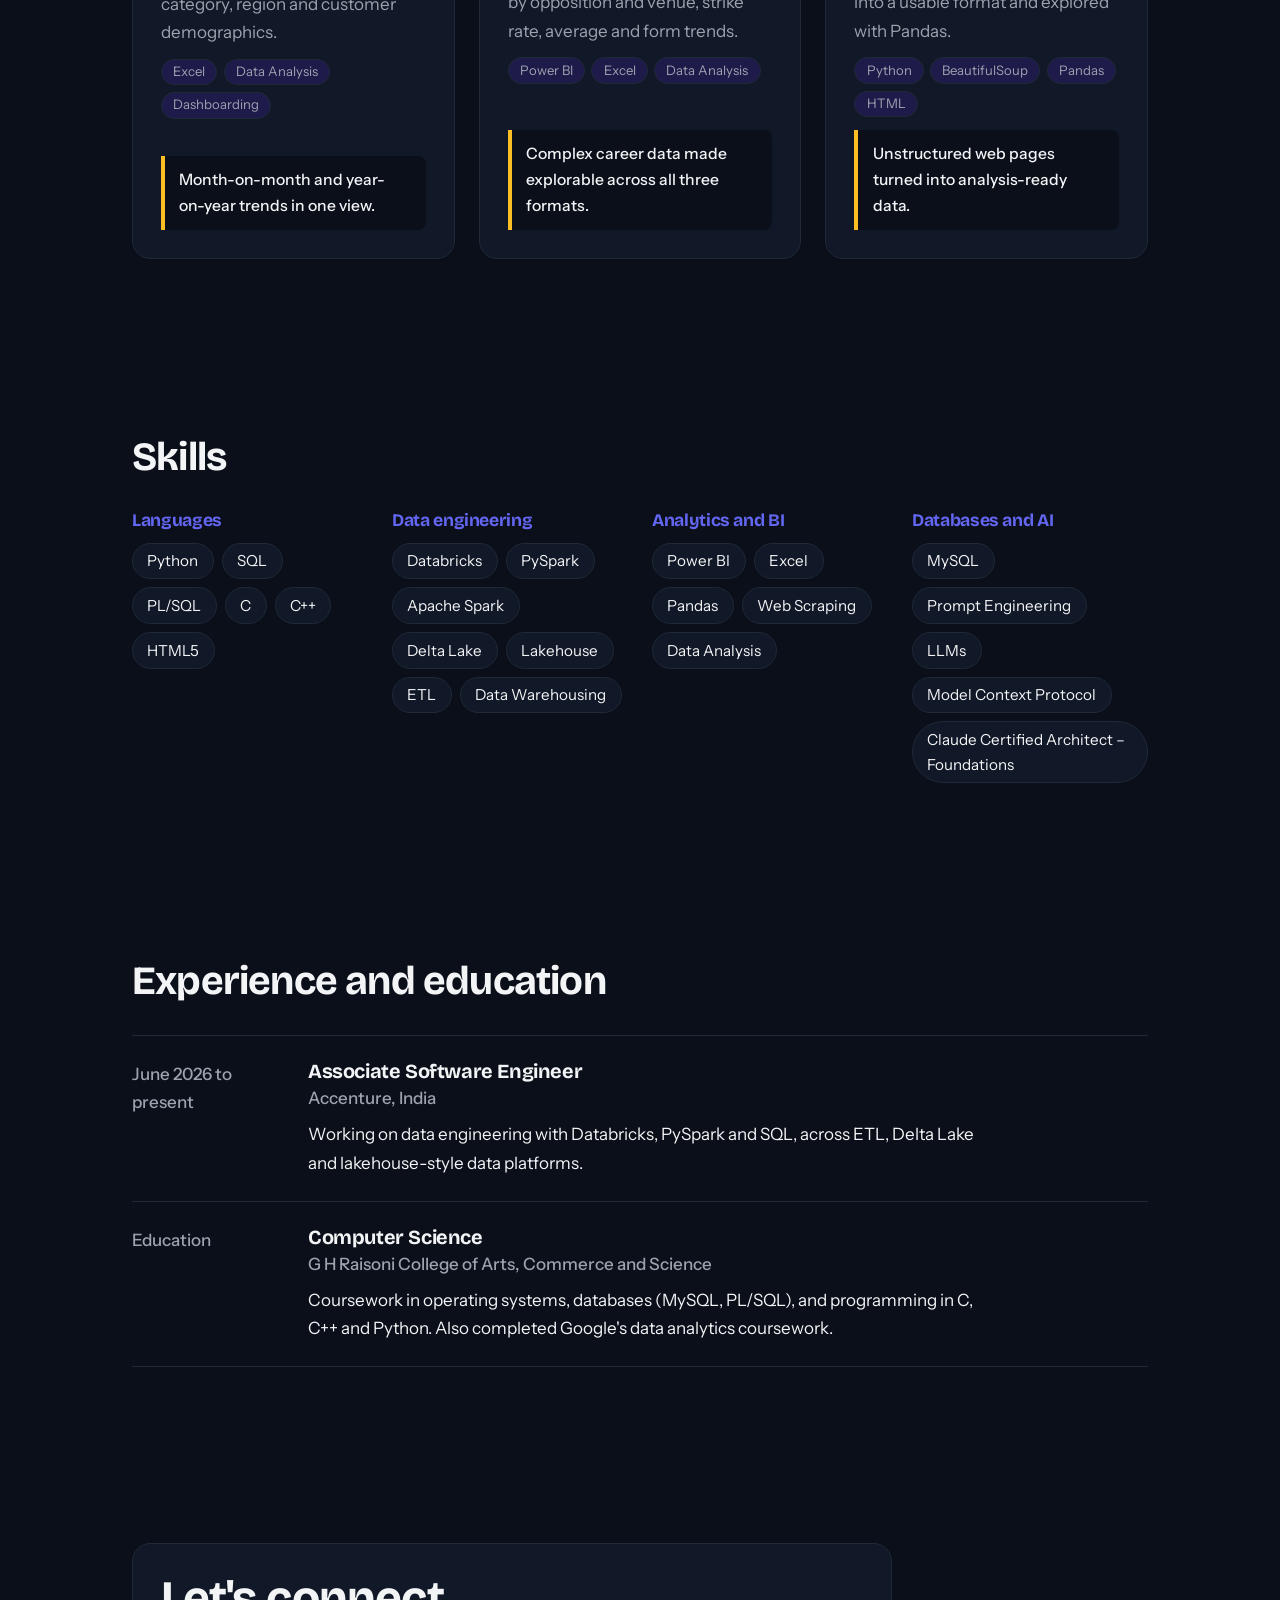
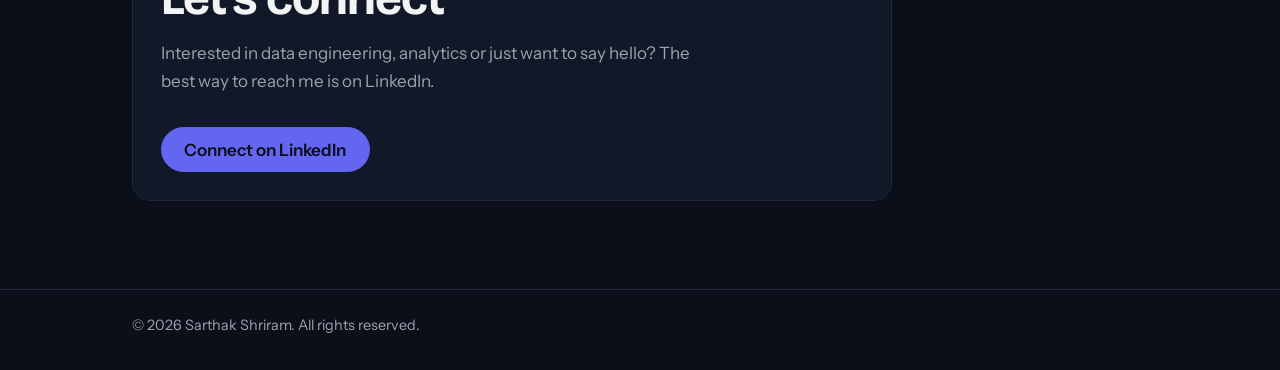
==== commit 0ba2f785: "Update index.html" ====
--- a/index.html
+++ b/index.html
@@ -56,7 +56,7 @@
         <p class="lede">I work on data engineering with Databricks, PySpark, Python and SQL, and I turn raw data into dashboards and insights people can act on.</p>
         <div class="socials">
           <a href="https://www.linkedin.com/in/sarthak-shriram" target="_blank" rel="noopener noreferrer" aria-label="LinkedIn" title="LinkedIn"><svg viewBox="0 0 24 24" width="22" height="22" fill="currentColor" aria-hidden="true"><path d="M20.447 20.452h-3.554v-5.569c0-1.328-.027-3.037-1.852-3.037-1.853 0-2.136 1.445-2.136 2.939v5.667H9.351V9h3.414v1.561h.046c.477-.9 1.637-1.85 3.37-1.85 3.601 0 4.267 2.37 4.267 5.455v6.286zM5.337 7.433c-1.144 0-2.063-.926-2.063-2.065 0-1.138.92-2.063 2.063-2.063 1.14 0 2.064.925 2.064 2.063 0 1.139-.925 2.065-2.064 2.065zm1.782 13.019H3.555V9h3.564v11.452zM22.225 0H1.771C.792 0 0 .774 0 1.729v20.542C0 23.227.792 24 1.771 24h20.451C23.2 24 24 23.227 24 22.271V1.729C24 .774 23.2 0 22.222 0h.003z"/></svg></a>
-          <a href="https://github.com/YOUR-GITHUB-USERNAME" target="_blank" rel="noopener noreferrer" aria-label="GitHub" title="GitHub"><svg viewBox="0 0 24 24" width="22" height="22" fill="currentColor" aria-hidden="true"><path d="M12 .297c-6.63 0-12 5.373-12 12 0 5.303 3.438 9.8 8.205 11.385.6.113.82-.258.82-.577 0-.285-.01-1.04-.015-2.04-3.338.724-4.042-1.61-4.042-1.61C4.422 18.07 3.633 17.7 3.633 17.7c-1.087-.744.084-.729.084-.729 1.205.084 1.838 1.236 1.838 1.236 1.07 1.835 2.809 1.305 3.495.998.108-.776.417-1.305.76-1.605-2.665-.3-5.466-1.332-5.466-5.93 0-1.31.465-2.38 1.235-3.22-.135-.303-.54-1.523.105-3.176 0 0 1.005-.322 3.3 1.23.96-.267 1.98-.399 3-.405 1.02.006 2.04.138 3 .405 2.28-1.552 3.285-1.23 3.285-1.23.645 1.653.24 2.873.12 3.176.765.84 1.23 1.91 1.23 3.22 0 4.61-2.805 5.625-5.475 5.92.42.36.81 1.096.81 2.22 0 1.606-.015 2.896-.015 3.286 0 .315.21.69.825.57C20.565 22.092 24 17.592 24 12.297c0-6.627-5.373-12-12-12"/></svg></a>
+          <a href="https://github.com/sarthak-shriram" target="_blank" rel="noopener noreferrer" aria-label="GitHub" title="GitHub"><svg viewBox="0 0 24 24" width="22" height="22" fill="currentColor" aria-hidden="true"><path d="M12 .297c-6.63 0-12 5.373-12 12 0 5.303 3.438 9.8 8.205 11.385.6.113.82-.258.82-.577 0-.285-.01-1.04-.015-2.04-3.338.724-4.042-1.61-4.042-1.61C4.422 18.07 3.633 17.7 3.633 17.7c-1.087-.744.084-.729.084-.729 1.205.084 1.838 1.236 1.838 1.236 1.07 1.835 2.809 1.305 3.495.998.108-.776.417-1.305.76-1.605-2.665-.3-5.466-1.332-5.466-5.93 0-1.31.465-2.38 1.235-3.22-.135-.303-.54-1.523.105-3.176 0 0 1.005-.322 3.3 1.23.96-.267 1.98-.399 3-.405 1.02.006 2.04.138 3 .405 2.28-1.552 3.285-1.23 3.285-1.23.645 1.653.24 2.873.12 3.176.765.84 1.23 1.91 1.23 3.22 0 4.61-2.805 5.625-5.475 5.92.42.36.81 1.096.81 2.22 0 1.606-.015 2.896-.015 3.286 0 .315.21.69.825.57C20.565 22.092 24 17.592 24 12.297c0-6.627-5.373-12-12-12"/></svg></a>
           <a href="https://wa.me/91XXXXXXXXXX" target="_blank" rel="noopener noreferrer" aria-label="WhatsApp" title="WhatsApp"><svg viewBox="0 0 24 24" width="22" height="22" fill="currentColor" aria-hidden="true"><path d="M17.472 14.382c-.297-.149-1.758-.867-2.03-.967-.273-.099-.471-.148-.67.15-.197.297-.767.966-.94 1.164-.173.199-.347.223-.644.075-.297-.15-1.255-.463-2.39-1.475-.883-.788-1.48-1.761-1.653-2.059-.173-.297-.018-.458.13-.606.134-.133.298-.347.446-.52.149-.174.198-.298.298-.497.099-.198.05-.371-.025-.52-.075-.149-.669-1.612-.916-2.207-.242-.579-.487-.5-.669-.51-.173-.008-.371-.01-.57-.01-.198 0-.52.074-.792.372-.272.297-1.04 1.016-1.04 2.479 0 1.462 1.065 2.875 1.213 3.074.149.198 2.096 3.2 5.077 4.487.709.306 1.262.489 1.694.625.712.227 1.36.195 1.871.118.571-.085 1.758-.719 2.006-1.413.248-.694.248-1.289.173-1.413-.074-.124-.272-.198-.57-.347m-5.421 7.403h-.004a9.87 9.87 0 01-5.031-1.378l-.361-.214-3.741.982.998-3.648-.235-.374a9.86 9.86 0 01-1.51-5.26c.001-5.45 4.436-9.884 9.888-9.884 2.64 0 5.122 1.03 6.988 2.898a9.825 9.825 0 012.893 6.994c-.003 5.45-4.437 9.884-9.885 9.884m8.413-18.297A11.815 11.815 0 0012.05 0C5.495 0 .16 5.335.157 11.892c0 2.096.547 4.142 1.588 5.945L.057 24l6.305-1.654a11.882 11.882 0 005.683 1.448h.005c6.554 0 11.89-5.335 11.893-11.893a11.821 11.821 0 00-3.48-8.413z"/></svg></a>
         </div>
         <div class="actions">
--- a/css/style.css
+++ b/css/style.css
@@ -0,0 +1,124 @@
+:root{
+  --bg:#0B0F19;
+  --panel:#111827;
+  --ink:#F3F4F6;
+  --muted:#9CA3AF;
+  --line:#1F2937;
+  --accent:#6366F1;
+  --on-accent:#0B0F19;
+  --accent-soft:#1E1B4B;
+  --hi:#FBBF24;
+  --display:"Bricolage Grotesque","Avenir Next","Segoe UI",system-ui,sans-serif;
+  --body:"Instrument Sans","Segoe UI",system-ui,-apple-system,sans-serif;
+  color-scheme:dark;
+  box-sizing:border-box;
+  padding-top:env(safe-area-inset-top,0px);
+  padding-bottom:env(safe-area-inset-bottom,0px);
+}
+html{scroll-padding-top:calc(env(safe-area-inset-top,0px) + 110px);scroll-behavior:smooth;}
+*,*::before,*::after{box-sizing:border-box;}
+body{margin:0;background:var(--bg);color:var(--ink);font-family:var(--body);font-size:1.0625rem;line-height:1.65;-webkit-font-smoothing:antialiased;}
+a{color:inherit;}
+:focus-visible{outline:3px solid var(--accent);outline-offset:3px;border-radius:6px;}
+h1,h2,h3{font-family:var(--display);line-height:1.1;margin:0;letter-spacing:-0.02em;}
+p{margin:0;}
+.wrap{max-width:1080px;margin-inline:auto;padding-inline:clamp(1rem,4vw,2rem);}
+section{padding-block:clamp(3rem,8vw,5.5rem);}
+.sec-title{font-size:clamp(1.8rem,4vw,2.5rem);margin-bottom:2rem;}
+
+.skip{position:absolute;left:-999px;top:0;background:var(--accent);color:var(--on-accent);padding:.6rem 1rem;z-index:50;border-radius:0 0 8px 0;}
+.skip:focus{left:0;}
+
+/* Header */
+.top{position:sticky;top:env(safe-area-inset-top,0px);z-index:20;background:var(--bg);background:color-mix(in srgb,var(--bg) 92%,transparent);-webkit-backdrop-filter:blur(10px);backdrop-filter:blur(10px);border-bottom:1px solid var(--line);}
+.top .wrap{display:flex;align-items:center;gap:1rem;min-height:60px;flex-wrap:wrap;}
+.brand{font-family:var(--display);font-weight:700;font-size:1.25rem;text-decoration:none;}
+.top nav{display:flex;gap:1.5rem;margin-left:auto;}
+.top nav a{text-decoration:none;color:var(--muted);font-weight:500;font-size:.95rem;transition:color .2s;padding-block:.2rem;border-bottom:2px solid transparent;}
+.top nav a:hover{color:var(--ink);}
+.top nav a.active{color:var(--ink);border-bottom-color:var(--accent);}
+.menu-btn{display:none;}
+@media (max-width:700px){
+  .menu-btn{display:flex;flex-direction:column;justify-content:center;align-items:center;gap:6px;width:44px;height:44px;margin-left:auto;margin-right:-.6rem;padding:0;background:transparent;border:0;color:var(--ink);cursor:pointer;}
+  .menu-btn span{display:block;width:26px;height:2px;border-radius:2px;background:currentColor;transition:transform .25s,opacity .2s;}
+  .menu-btn[aria-expanded="true"] span:nth-child(1){transform:translateY(8px) rotate(45deg);}
+  .menu-btn[aria-expanded="true"] span:nth-child(2){opacity:0;}
+  .menu-btn[aria-expanded="true"] span:nth-child(3){transform:translateY(-8px) rotate(-45deg);}
+  .top nav{display:none;order:3;width:100%;flex-direction:column;gap:0;margin-left:0;padding-bottom:.5rem;}
+  .top nav.open{display:flex;}
+  .top nav a{padding:.85rem 0;font-size:1.05rem;border-bottom:1px solid var(--line);}
+  .top nav a:last-child{border-bottom:0;}
+}
+
+/* Buttons */
+.btn{display:inline-block;font:inherit;font-weight:600;text-decoration:none;cursor:pointer;color:var(--ink);background:transparent;border:1.5px solid var(--line);border-radius:999px;padding:.7rem 1.4rem;line-height:1.2;transition:all .2s;}
+.btn:hover{background:var(--accent-soft);border-color:var(--accent);}
+.btn.primary{background:var(--accent);border-color:var(--accent);color:var(--on-accent);}
+.btn.primary:hover{filter:brightness(1.1);box-shadow:0 4px 12px color-mix(in srgb,var(--accent) 30%,transparent);}
+
+/* Hero */
+.hero{padding-top:clamp(3rem,8vw,6rem);}
+.hero-grid{display:grid;grid-template-columns:1.5fr 1fr;gap:3rem;align-items:center;}
+.hello{color:var(--muted);font-weight:500;margin-bottom:.75rem;}
+.hero h1{font-size:clamp(2.6rem,7vw,5rem);font-weight:700;}
+.role{font-family:var(--display);font-size:clamp(1.3rem,3vw,1.9rem);font-weight:500;margin-top:.6rem;color:var(--accent);}
+.lede{margin-top:1.25rem;max-width:52ch;color:var(--muted);font-size:1.15rem;}
+.socials{display:flex;gap:.6rem;margin-top:1.25rem;}
+.socials a{display:inline-flex;align-items:center;justify-content:center;width:44px;height:44px;border-radius:50%;border:1.5px solid var(--line);color:var(--ink);background:var(--panel);transition:all .2s;}
+.socials a:hover,.socials a:focus-visible{color:var(--on-accent);background:var(--accent);border-color:var(--accent);transform:translateY(-2px);}
+.actions{display:flex;flex-wrap:wrap;gap:.75rem;margin-top:2rem;}
+.card{background:var(--panel);border:1px solid var(--line);border-radius:18px;padding:1.75rem;box-shadow:0 1px 3px rgba(0,0,0,.02);}
+.photo{display:block;width:100%;height:auto;aspect-ratio:4/5;object-fit:cover;object-position:center top;border-radius:12px;margin-bottom:1.25rem;background:var(--accent-soft);}
+.facts{margin:0;display:grid;gap:.9rem;}
+.facts dt{font-size:.85rem;color:var(--muted);}
+.facts dd{margin:0;font-weight:500;}
+@media (max-width:820px){.hero-grid{grid-template-columns:1fr;gap:2rem;}}
+
+/* About */
+.about-intro{display:flex;align-items:flex-start;gap:1.75rem;}
+.about-photo{flex:none;width:140px;height:140px;border-radius:50%;object-fit:cover;border:3px solid var(--panel);box-shadow:0 0 0 1.5px var(--line);background:var(--accent-soft);}
+@media (max-width:560px){.about-intro{flex-direction:column;gap:1.25rem;}.about-photo{width:110px;height:110px;}}
+.about p{max-width:64ch;margin-bottom:1rem;font-size:1.12rem;}
+.nums{display:flex;flex-wrap:wrap;gap:1.5rem 3.5rem;margin-top:2rem;}
+.nums b{display:block;font-family:var(--display);font-size:2.2rem;line-height:1.1;color:var(--accent);}
+.nums span{color:var(--muted);font-size:.95rem;}
+
+/* Projects */
+.grid{display:grid;grid-template-columns:repeat(auto-fit,minmax(min(100%,320px),1fr));gap:1.5rem;}
+.proj{display:flex;flex-direction:column;gap:.8rem;}
+.proj h3{font-size:1.4rem;line-height:1.2;}
+.proj p{color:var(--muted);}
+.proj .result{margin-top:auto;padding:.7rem .9rem;background:var(--bg);border-left:4px solid var(--hi);border-radius:0 8px 8px 0;font-weight:500;font-size:.98rem;color:var(--ink);}
+.chips{display:flex;flex-wrap:wrap;gap:.4rem;}
+.chip{font-size:.82rem;border:1px solid var(--line);border-radius:999px;padding:.1rem .7rem;color:var(--muted);background:var(--accent-soft);}
+
+/* Skills */
+.skills{display:grid;grid-template-columns:repeat(auto-fit,minmax(min(100%,230px),1fr));gap:1.5rem;}
+.skills h3{font-size:1.1rem;margin-bottom:.75rem;color:var(--accent);}
+.skills ul{list-style:none;margin:0;padding:0;display:flex;flex-wrap:wrap;gap:.5rem;}
+.skills li{background:var(--panel);border:1px solid var(--line);border-radius:999px;padding:.3rem .9rem;font-size:.95rem;}
+
+/* Experience */
+.xp{list-style:none;margin:0;padding:0;}
+.xp li{display:grid;grid-template-columns:9rem 1fr;gap:.25rem 2rem;padding:1.5rem 0;border-top:1px solid var(--line);}
+.xp li:last-child{border-bottom:1px solid var(--line);}
+.when{color:var(--muted);font-weight:500;}
+.xp h3{font-size:1.25rem;}
+.xp .org{color:var(--muted);margin-top:.15rem;font-weight:500;}
+.xp p{margin-top:.5rem;max-width:62ch;}
+.xp p.org{margin-top:.15rem;}
+@media (max-width:700px){.xp li{grid-template-columns:1fr;}}
+
+/* Contact + footer */
+.contact .card{max-width:760px;}
+.contact h2{font-size:clamp(1.9rem,4.5vw,3rem);}
+.contact p{margin-top:.9rem;color:var(--muted);max-width:50ch;}
+footer{border-top:1px solid var(--line);padding-block:1.5rem 2rem;color:var(--muted);font-size:.9rem;}
+
+/* Back to top */
+.to-top{position:fixed;right:1rem;bottom:calc(1rem + env(safe-area-inset-bottom,0px));width:44px;height:44px;border-radius:50%;border:1px solid var(--line);background:var(--panel);color:var(--ink);font-size:1.2rem;cursor:pointer;box-shadow:0 2px 8px rgba(0,0,0,.12);z-index:15;}
+.to-top:hover{background:var(--accent-soft);border-color:var(--accent);}
+.to-top[hidden]{display:none;}
+
+@media (prefers-reduced-motion: reduce){html{scroll-behavior:auto;}*{transition:none!important;}}
+@media print{.top,.to-top,
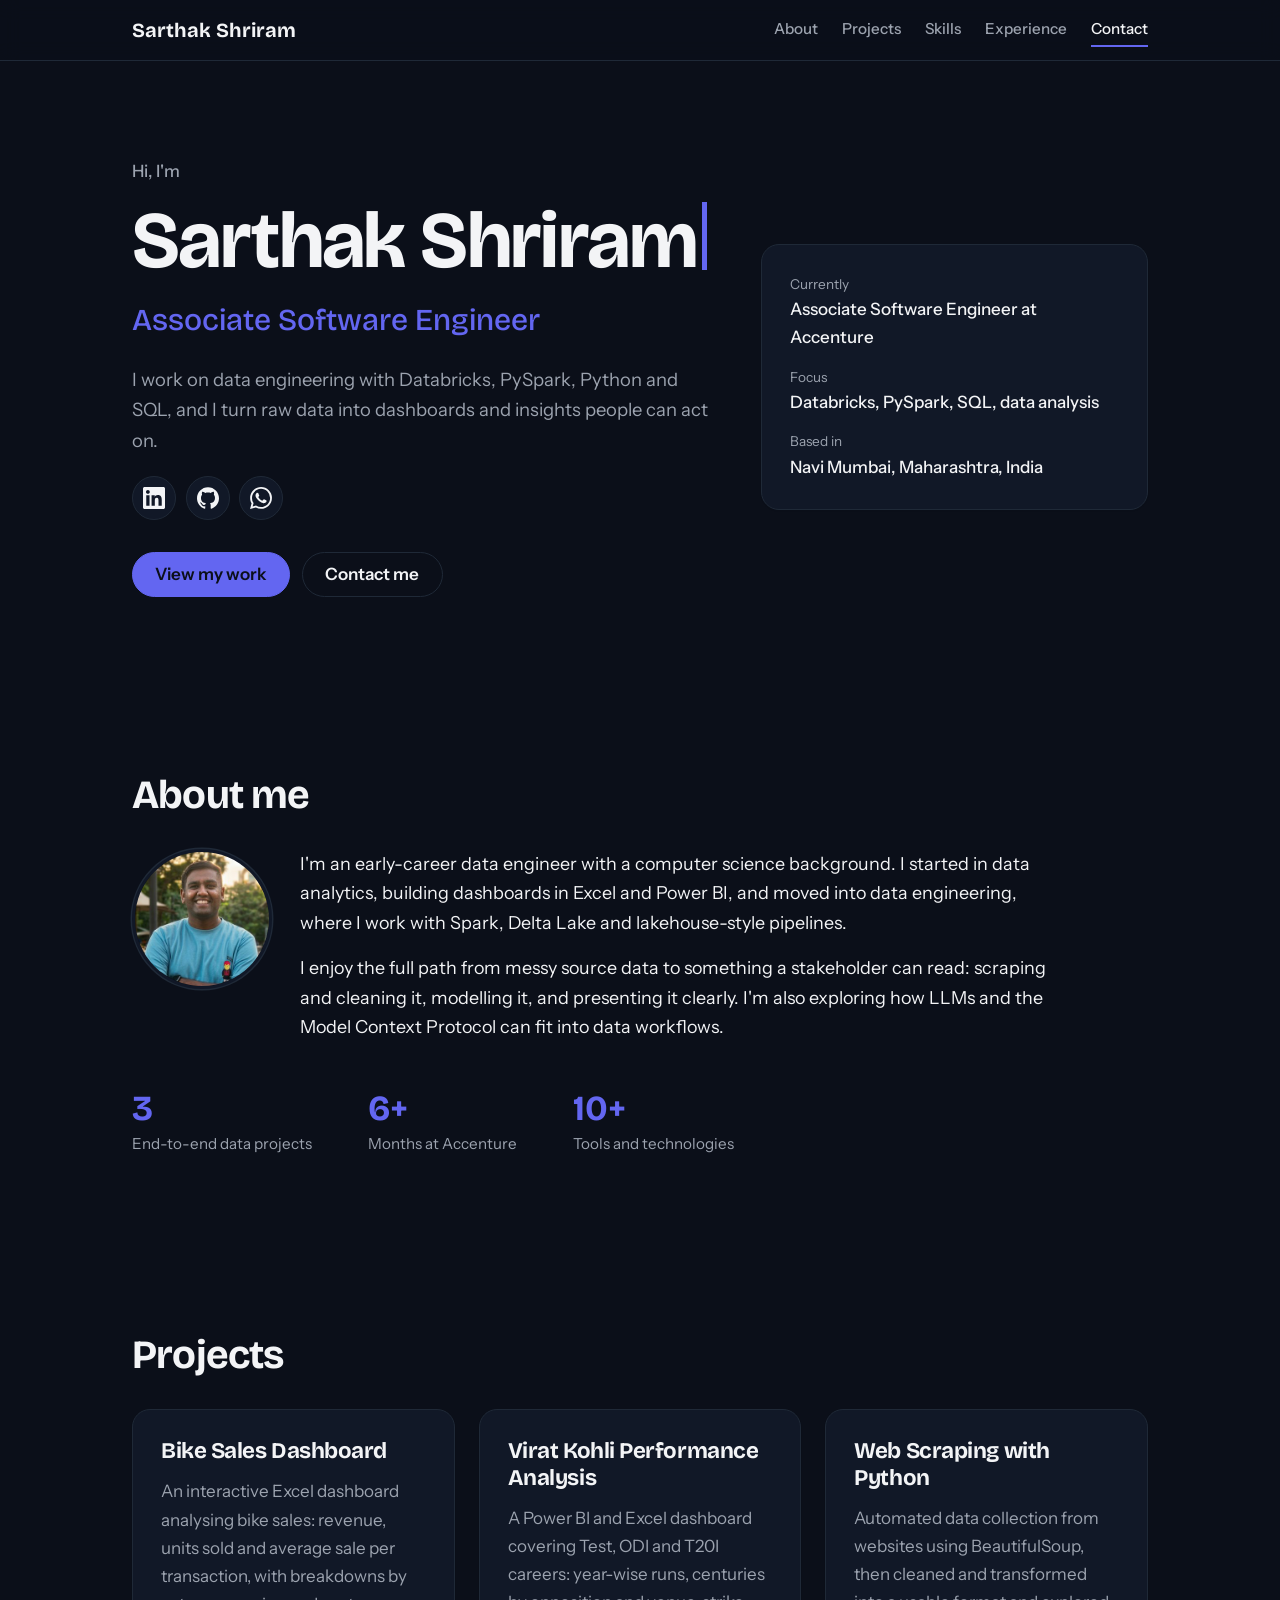
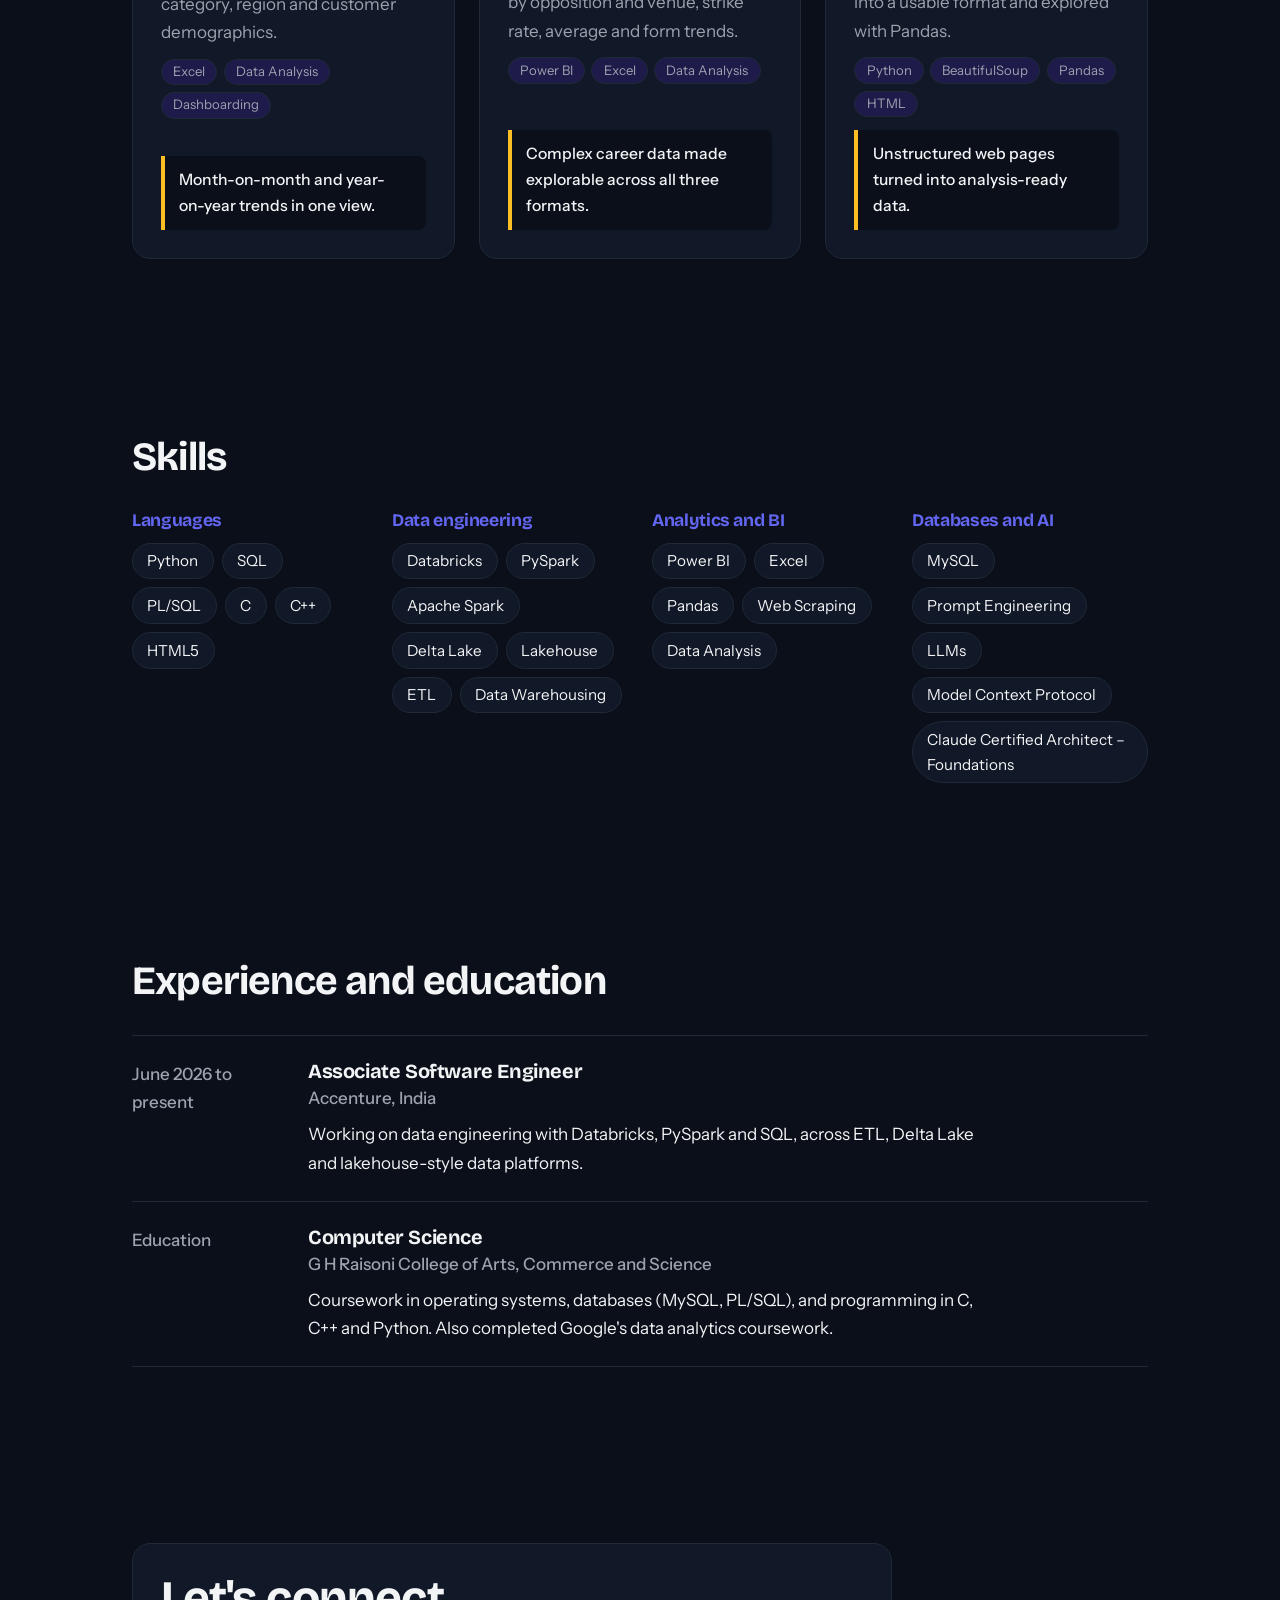
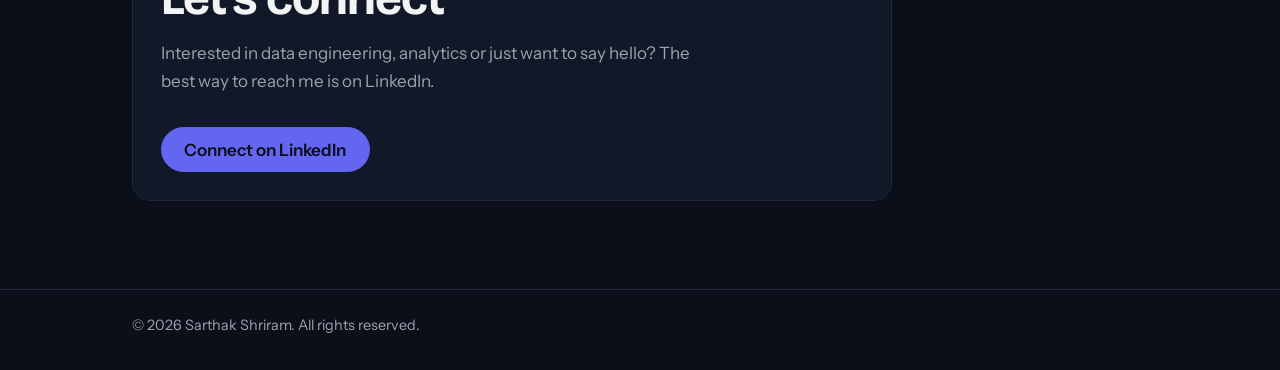
==== commit d9a21166: "Update index.html" ====
--- a/index.html
+++ b/index.html
@@ -51,7 +51,7 @@
     <div class="hero-grid">
       <div>
         <p class="hello">Hi, I'm</p>
-        <h1>Sarthak Shriram</h1>
+        <h1 id="name" aria-label="Sarthak Shriram"><span id="typed" aria-hidden="true">Sarthak Shriram</span></h1>
         <p class="role">Associate Software Engineer</p>
         <p class="lede">I work on data engineering with Databricks, PySpark, Python and SQL, and I turn raw data into dashboards and insights people can act on.</p>
         <div class="socials">
--- a/css/style.css
+++ b/css/style.css
@@ -61,6 +61,12 @@
 .hero-grid{display:grid;grid-template-columns:1.5fr 1fr;gap:3rem;align-items:center;}
 .hello{color:var(--muted);font-weight:500;margin-bottom:.75rem;}
 .hero h1{font-size:clamp(2.6rem,7vw,5rem);font-weight:700;}
+/* Typing animation */
+.type-wrap{display:inline-grid;}
+.type-wrap>*{grid-area:1/1;}
+.type-ghost{visibility:hidden;}
+.typed.on::after{content:"";display:inline-block;width:.07em;height:.85em;margin-left:.06em;vertical-align:-.04em;background:var(--accent);animation:blink 1s steps(1) infinite;}
+@keyframes blink{50%{opacity:0;}}
 .role{font-family:var(--display);font-size:clamp(1.3rem,3vw,1.9rem);font-weight:500;margin-top:.6rem;color:var(--accent);}
 .lede{margin-top:1.25rem;max-width:52ch;color:var(--muted);font-size:1.15rem;}
 .socials{display:flex;gap:.6rem;margin-top:1.25rem;}
@@ -120,5 +126,5 @@
 .to-top:hover{background:var(--accent-soft);border-color:var(--accent);}
 .to-top[hidden]{display:none;}
 
-@media (prefers-reduced-motion: reduce){html{scroll-behavior:auto;}*{transition:none!important;}}
-@media print{.top,.to-top,+@media (prefers-reduced-motion: reduce){html{scroll-behavior:auto;}*{transition:none!important;}.typed.on::after{animation:none;}}
+@media print{.top,.to-top{display:none;}body{background:#fff;color:#000;}}
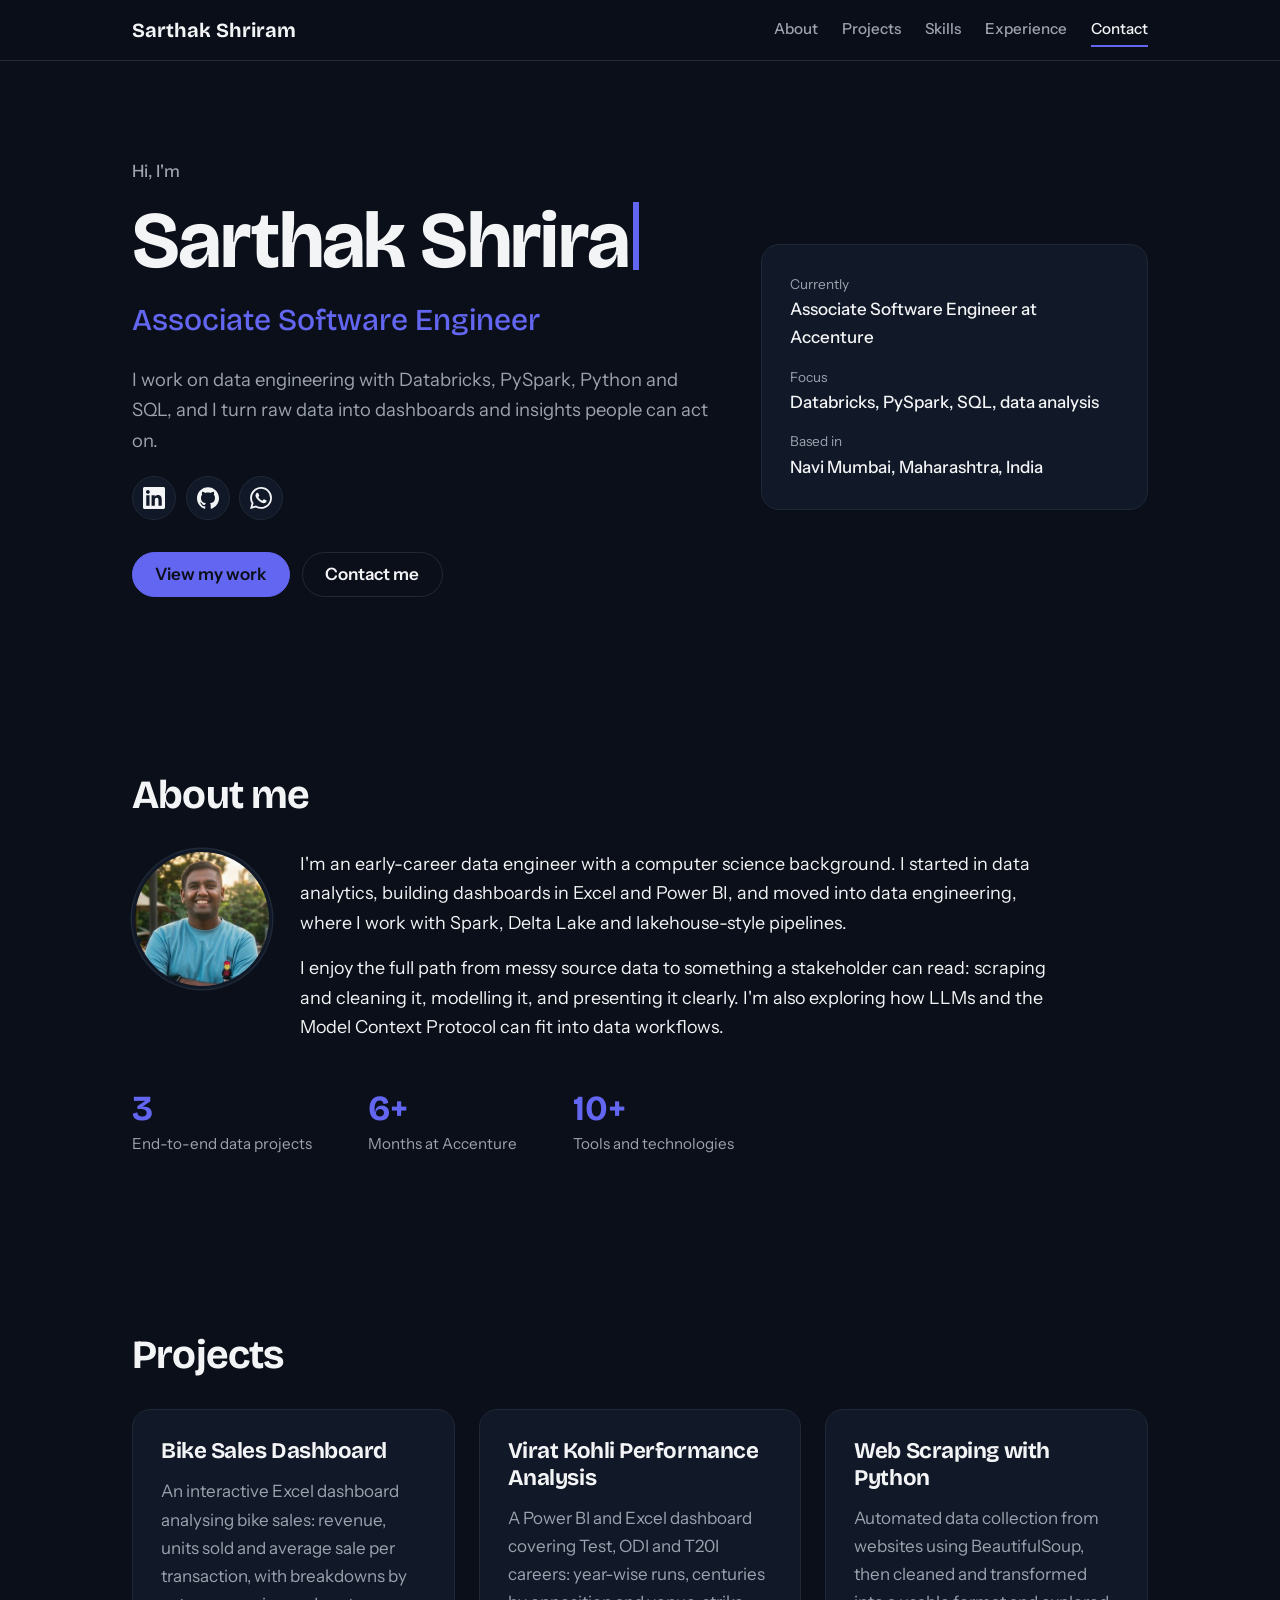
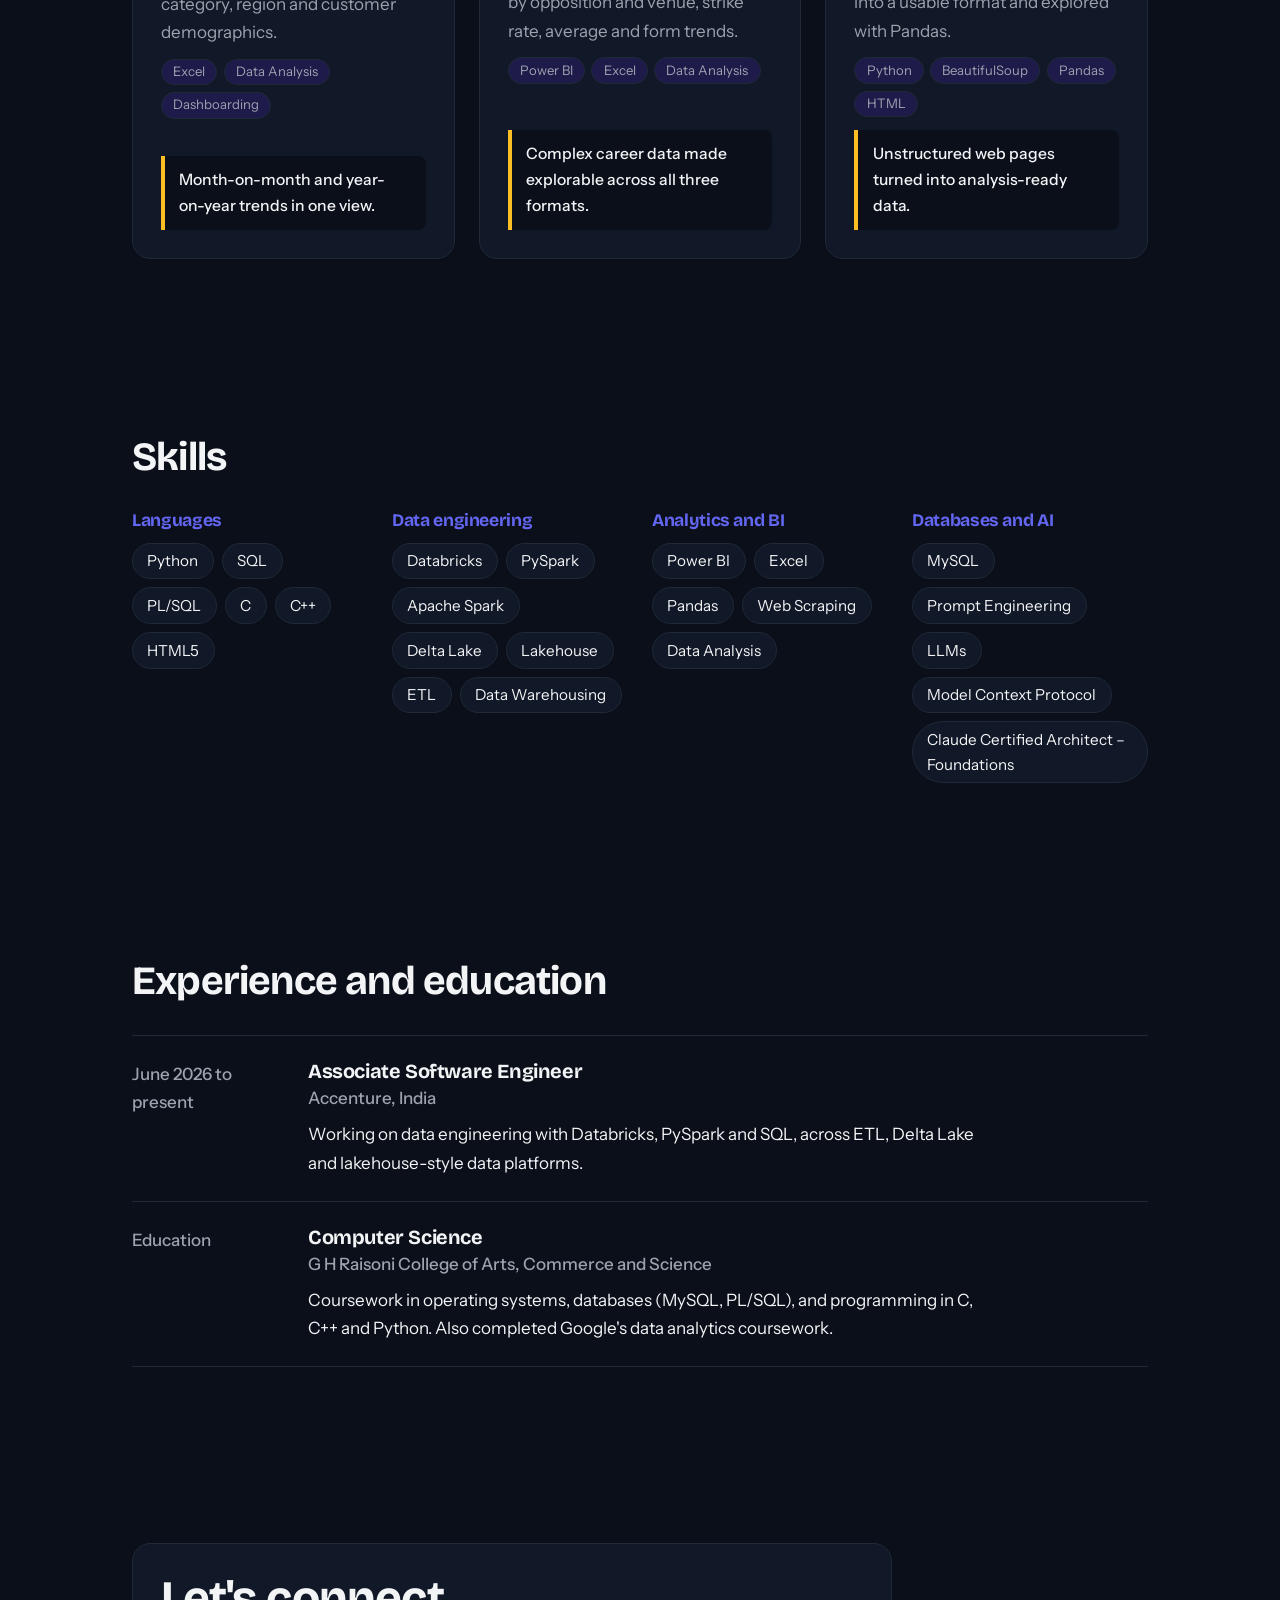
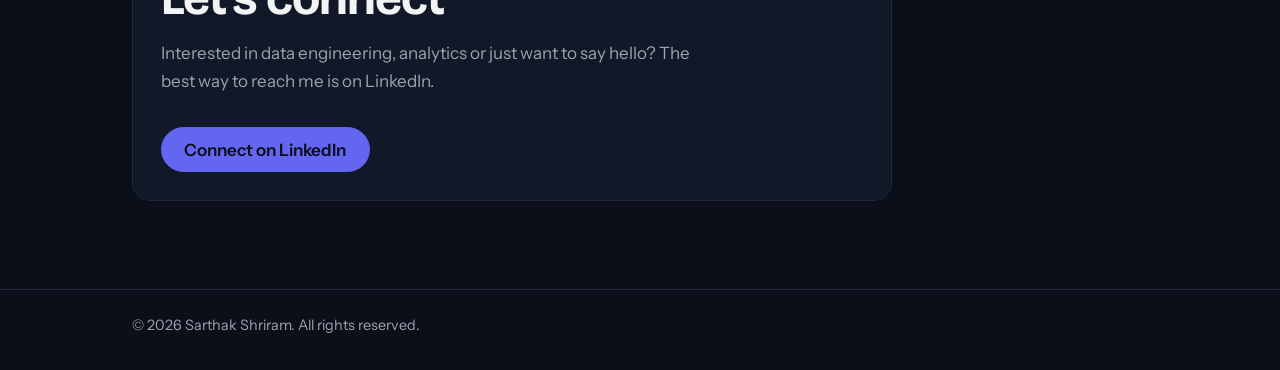
==== commit 11eed907: "Update index.html" ====
--- a/index.html
+++ b/index.html
@@ -56,7 +56,7 @@
         <p class="lede">I work on data engineering with Databricks, PySpark, Python and SQL, and I turn raw data into dashboards and insights people can act on.</p>
         <div class="socials">
           <a href="https://www.linkedin.com/in/sarthak-shriram" target="_blank" rel="noopener noreferrer" aria-label="LinkedIn" title="LinkedIn"><svg viewBox="0 0 24 24" width="22" height="22" fill="currentColor" aria-hidden="true"><path d="M20.447 20.452h-3.554v-5.569c0-1.328-.027-3.037-1.852-3.037-1.853 0-2.136 1.445-2.136 2.939v5.667H9.351V9h3.414v1.561h.046c.477-.9 1.637-1.85 3.37-1.85 3.601 0 4.267 2.37 4.267 5.455v6.286zM5.337 7.433c-1.144 0-2.063-.926-2.063-2.065 0-1.138.92-2.063 2.063-2.063 1.14 0 2.064.925 2.064 2.063 0 1.139-.925 2.065-2.064 2.065zm1.782 13.019H3.555V9h3.564v11.452zM22.225 0H1.771C.792 0 0 .774 0 1.729v20.542C0 23.227.792 24 1.771 24h20.451C23.2 24 24 23.227 24 22.271V1.729C24 .774 23.2 0 22.222 0h.003z"/></svg></a>
-          <a href="https://github.com/sarthak-shriram" target="_blank" rel="noopener noreferrer" aria-label="GitHub" title="GitHub"><svg viewBox="0 0 24 24" width="22" height="22" fill="currentColor" aria-hidden="true"><path d="M12 .297c-6.63 0-12 5.373-12 12 0 5.303 3.438 9.8 8.205 11.385.6.113.82-.258.82-.577 0-.285-.01-1.04-.015-2.04-3.338.724-4.042-1.61-4.042-1.61C4.422 18.07 3.633 17.7 3.633 17.7c-1.087-.744.084-.729.084-.729 1.205.084 1.838 1.236 1.838 1.236 1.07 1.835 2.809 1.305 3.495.998.108-.776.417-1.305.76-1.605-2.665-.3-5.466-1.332-5.466-5.93 0-1.31.465-2.38 1.235-3.22-.135-.303-.54-1.523.105-3.176 0 0 1.005-.322 3.3 1.23.96-.267 1.98-.399 3-.405 1.02.006 2.04.138 3 .405 2.28-1.552 3.285-1.23 3.285-1.23.645 1.653.24 2.873.12 3.176.765.84 1.23 1.91 1.23 3.22 0 4.61-2.805 5.625-5.475 5.92.42.36.81 1.096.81 2.22 0 1.606-.015 2.896-.015 3.286 0 .315.21.69.825.57C20.565 22.092 24 17.592 24 12.297c0-6.627-5.373-12-12-12"/></svg></a>
+          <a href="https://github.com/Sarthak-Shriram" target="_blank" rel="noopener noreferrer" aria-label="GitHub" title="GitHub"><svg viewBox="0 0 24 24" width="22" height="22" fill="currentColor" aria-hidden="true"><path d="M12 .297c-6.63 0-12 5.373-12 12 0 5.303 3.438 9.8 8.205 11.385.6.113.82-.258.82-.577 0-.285-.01-1.04-.015-2.04-3.338.724-4.042-1.61-4.042-1.61C4.422 18.07 3.633 17.7 3.633 17.7c-1.087-.744.084-.729.084-.729 1.205.084 1.838 1.236 1.838 1.236 1.07 1.835 2.809 1.305 3.495.998.108-.776.417-1.305.76-1.605-2.665-.3-5.466-1.332-5.466-5.93 0-1.31.465-2.38 1.235-3.22-.135-.303-.54-1.523.105-3.176 0 0 1.005-.322 3.3 1.23.96-.267 1.98-.399 3-.405 1.02.006 2.04.138 3 .405 2.28-1.552 3.285-1.23 3.285-1.23.645 1.653.24 2.873.12 3.176.765.84 1.23 1.91 1.23 3.22 0 4.61-2.805 5.625-5.475 5.92.42.36.81 1.096.81 2.22 0 1.606-.015 2.896-.015 3.286 0 .315.21.69.825.57C20.565 22.092 24 17.592 24 12.297c0-6.627-5.373-12-12-12"/></svg></a>
           <a href="https://wa.me/91XXXXXXXXXX" target="_blank" rel="noopener noreferrer" aria-label="WhatsApp" title="WhatsApp"><svg viewBox="0 0 24 24" width="22" height="22" fill="currentColor" aria-hidden="true"><path d="M17.472 14.382c-.297-.149-1.758-.867-2.03-.967-.273-.099-.471-.148-.67.15-.197.297-.767.966-.94 1.164-.173.199-.347.223-.644.075-.297-.15-1.255-.463-2.39-1.475-.883-.788-1.48-1.761-1.653-2.059-.173-.297-.018-.458.13-.606.134-.133.298-.347.446-.52.149-.174.198-.298.298-.497.099-.198.05-.371-.025-.52-.075-.149-.669-1.612-.916-2.207-.242-.579-.487-.5-.669-.51-.173-.008-.371-.01-.57-.01-.198 0-.52.074-.792.372-.272.297-1.04 1.016-1.04 2.479 0 1.462 1.065 2.875 1.213 3.074.149.198 2.096 3.2 5.077 4.487.709.306 1.262.489 1.694.625.712.227 1.36.195 1.871.118.571-.085 1.758-.719 2.006-1.413.248-.694.248-1.289.173-1.413-.074-.124-.272-.198-.57-.347m-5.421 7.403h-.004a9.87 9.87 0 01-5.031-1.378l-.361-.214-3.741.982.998-3.648-.235-.374a9.86 9.86 0 01-1.51-5.26c.001-5.45 4.436-9.884 9.888-9.884 2.64 0 5.122 1.03 6.988 2.898a9.825 9.825 0 012.893 6.994c-.003 5.45-4.437 9.884-9.885 9.884m8.413-18.297A11.815 11.815 0 0012.05 0C5.495 0 .16 5.335.157 11.892c0 2.096.547 4.142 1.588 5.945L.057 24l6.305-1.654a11.882 11.882 0 005.683 1.448h.005c6.554 0 11.89-5.335 11.893-11.893a11.821 11.821 0 00-3.48-8.413z"/></svg></a>
         </div>
         <div class="actions">
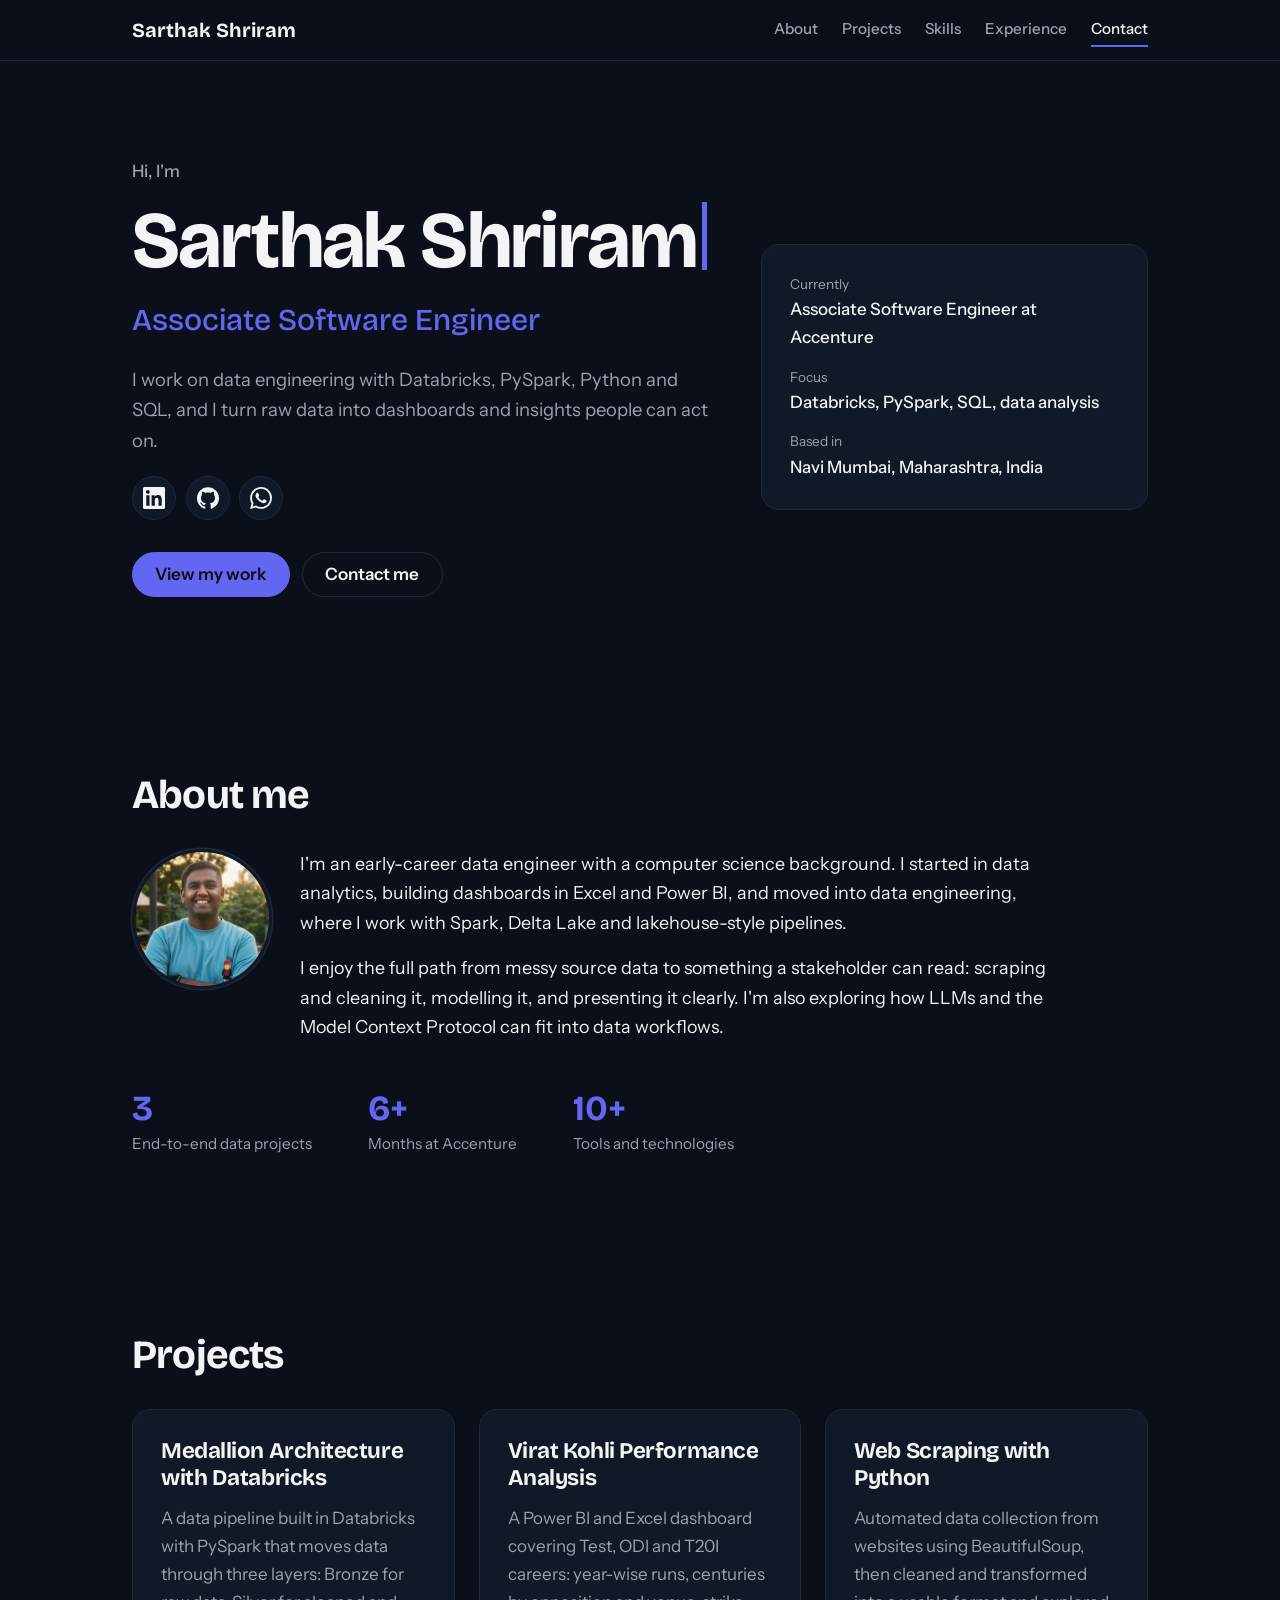
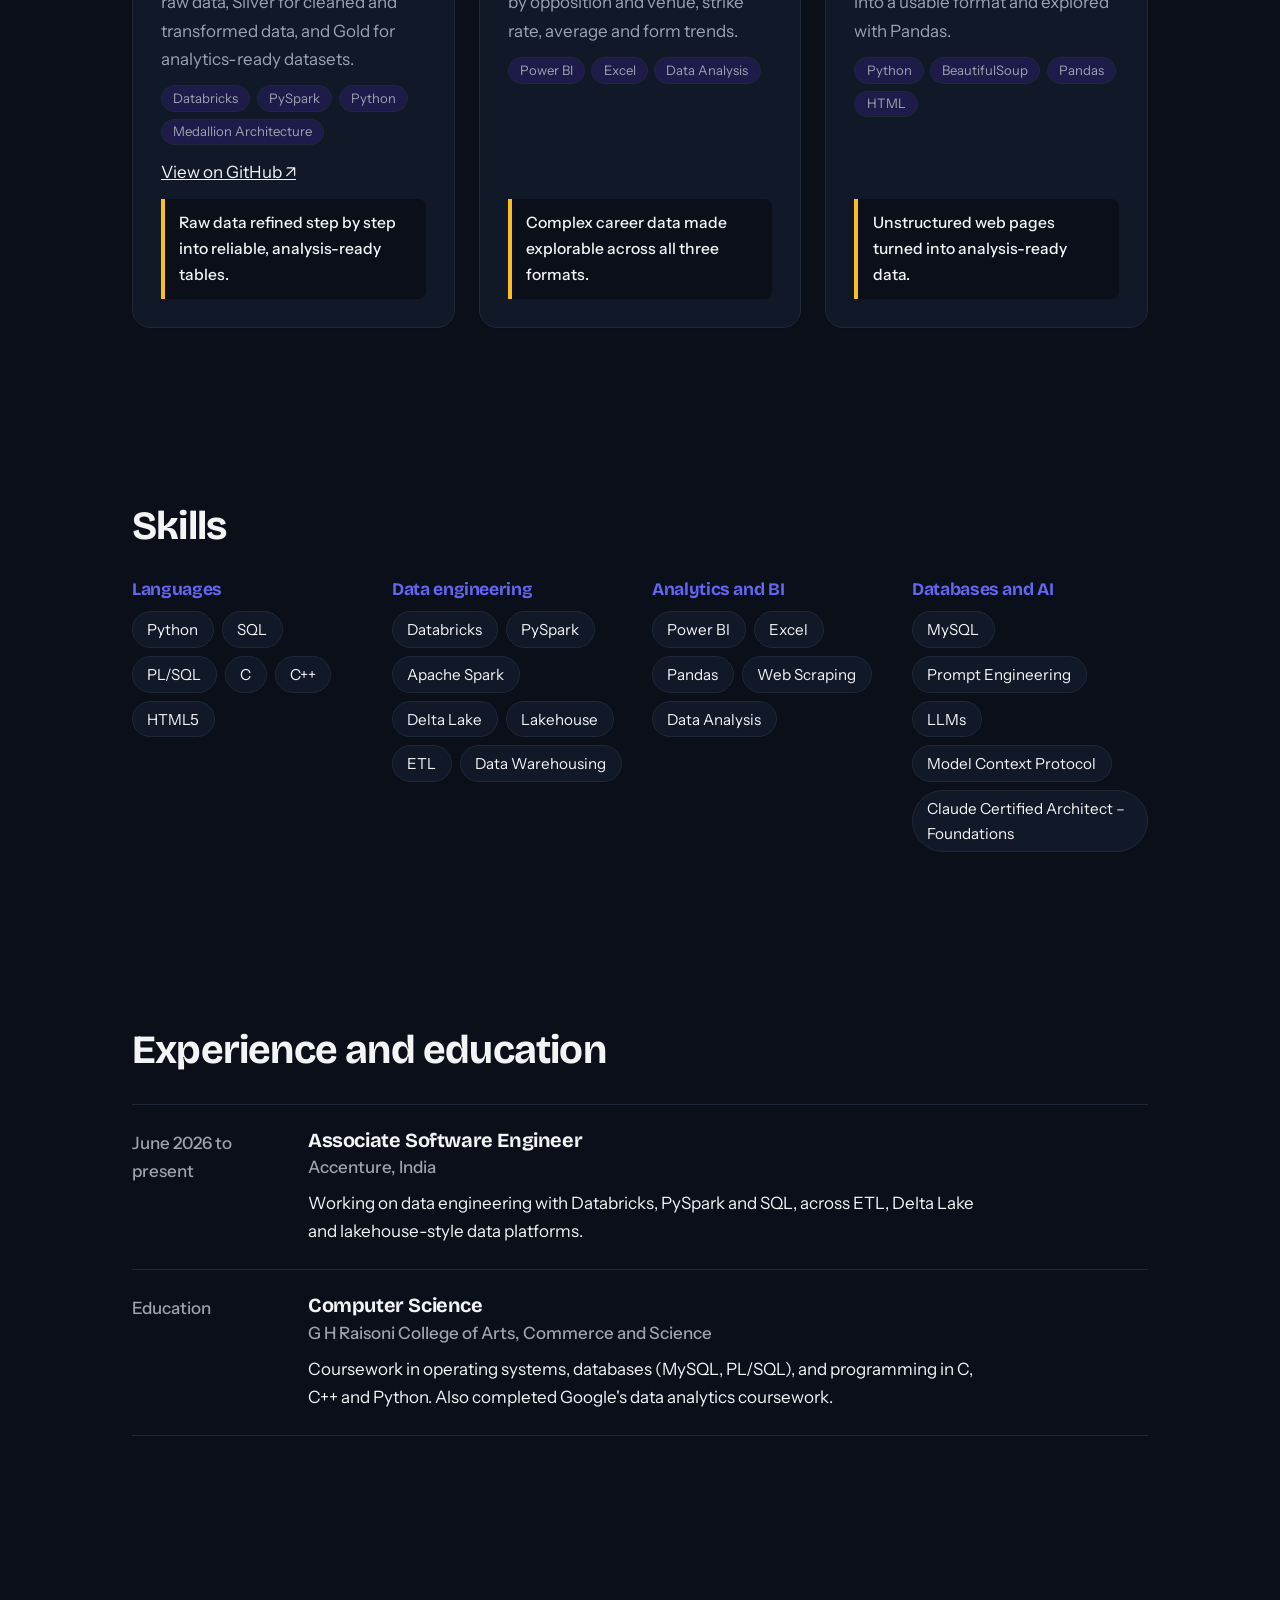
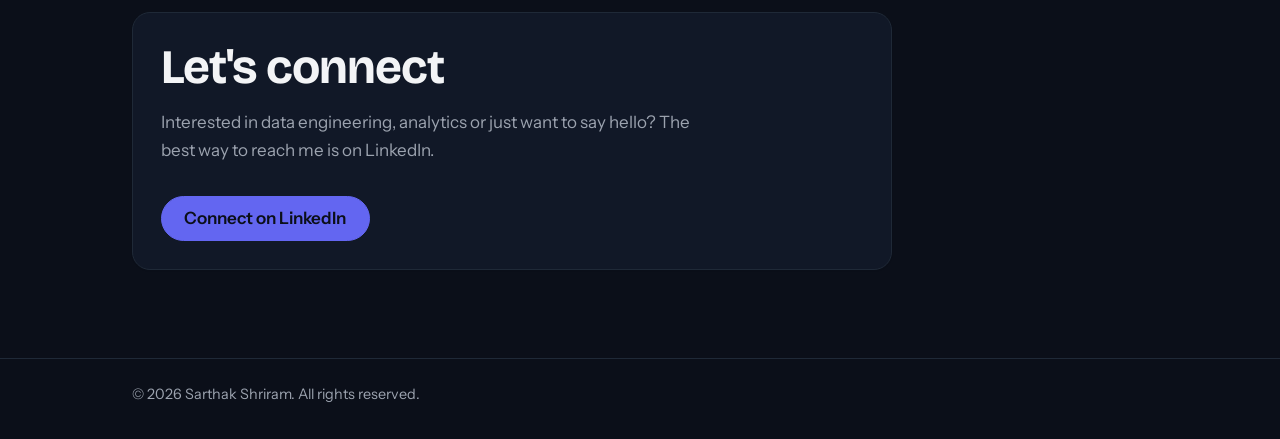
==== commit c24ebaae: "Update index.html" ====
--- a/index.html
+++ b/index.html
@@ -56,7 +56,7 @@
         <p class="lede">I work on data engineering with Databricks, PySpark, Python and SQL, and I turn raw data into dashboards and insights people can act on.</p>
         <div class="socials">
           <a href="https://www.linkedin.com/in/sarthak-shriram" target="_blank" rel="noopener noreferrer" aria-label="LinkedIn" title="LinkedIn"><svg viewBox="0 0 24 24" width="22" height="22" fill="currentColor" aria-hidden="true"><path d="M20.447 20.452h-3.554v-5.569c0-1.328-.027-3.037-1.852-3.037-1.853 0-2.136 1.445-2.136 2.939v5.667H9.351V9h3.414v1.561h.046c.477-.9 1.637-1.85 3.37-1.85 3.601 0 4.267 2.37 4.267 5.455v6.286zM5.337 7.433c-1.144 0-2.063-.926-2.063-2.065 0-1.138.92-2.063 2.063-2.063 1.14 0 2.064.925 2.064 2.063 0 1.139-.925 2.065-2.064 2.065zm1.782 13.019H3.555V9h3.564v11.452zM22.225 0H1.771C.792 0 0 .774 0 1.729v20.542C0 23.227.792 24 1.771 24h20.451C23.2 24 24 23.227 24 22.271V1.729C24 .774 23.2 0 22.222 0h.003z"/></svg></a>
-          <a href="https://github.com/Sarthak-Shriram" target="_blank" rel="noopener noreferrer" aria-label="GitHub" title="GitHub"><svg viewBox="0 0 24 24" width="22" height="22" fill="currentColor" aria-hidden="true"><path d="M12 .297c-6.63 0-12 5.373-12 12 0 5.303 3.438 9.8 8.205 11.385.6.113.82-.258.82-.577 0-.285-.01-1.04-.015-2.04-3.338.724-4.042-1.61-4.042-1.61C4.422 18.07 3.633 17.7 3.633 17.7c-1.087-.744.084-.729.084-.729 1.205.084 1.838 1.236 1.838 1.236 1.07 1.835 2.809 1.305 3.495.998.108-.776.417-1.305.76-1.605-2.665-.3-5.466-1.332-5.466-5.93 0-1.31.465-2.38 1.235-3.22-.135-.303-.54-1.523.105-3.176 0 0 1.005-.322 3.3 1.23.96-.267 1.98-.399 3-.405 1.02.006 2.04.138 3 .405 2.28-1.552 3.285-1.23 3.285-1.23.645 1.653.24 2.873.12 3.176.765.84 1.23 1.91 1.23 3.22 0 4.61-2.805 5.625-5.475 5.92.42.36.81 1.096.81 2.22 0 1.606-.015 2.896-.015 3.286 0 .315.21.69.825.57C20.565 22.092 24 17.592 24 12.297c0-6.627-5.373-12-12-12"/></svg></a>
+          <a href="https://github.com/sarthak-shriram" target="_blank" rel="noopener noreferrer" aria-label="GitHub" title="GitHub"><svg viewBox="0 0 24 24" width="22" height="22" fill="currentColor" aria-hidden="true"><path d="M12 .297c-6.63 0-12 5.373-12 12 0 5.303 3.438 9.8 8.205 11.385.6.113.82-.258.82-.577 0-.285-.01-1.04-.015-2.04-3.338.724-4.042-1.61-4.042-1.61C4.422 18.07 3.633 17.7 3.633 17.7c-1.087-.744.084-.729.084-.729 1.205.084 1.838 1.236 1.838 1.236 1.07 1.835 2.809 1.305 3.495.998.108-.776.417-1.305.76-1.605-2.665-.3-5.466-1.332-5.466-5.93 0-1.31.465-2.38 1.235-3.22-.135-.303-.54-1.523.105-3.176 0 0 1.005-.322 3.3 1.23.96-.267 1.98-.399 3-.405 1.02.006 2.04.138 3 .405 2.28-1.552 3.285-1.23 3.285-1.23.645 1.653.24 2.873.12 3.176.765.84 1.23 1.91 1.23 3.22 0 4.61-2.805 5.625-5.475 5.92.42.36.81 1.096.81 2.22 0 1.606-.015 2.896-.015 3.286 0 .315.21.69.825.57C20.565 22.092 24 17.592 24 12.297c0-6.627-5.373-12-12-12"/></svg></a>
           <a href="https://wa.me/91XXXXXXXXXX" target="_blank" rel="noopener noreferrer" aria-label="WhatsApp" title="WhatsApp"><svg viewBox="0 0 24 24" width="22" height="22" fill="currentColor" aria-hidden="true"><path d="M17.472 14.382c-.297-.149-1.758-.867-2.03-.967-.273-.099-.471-.148-.67.15-.197.297-.767.966-.94 1.164-.173.199-.347.223-.644.075-.297-.15-1.255-.463-2.39-1.475-.883-.788-1.48-1.761-1.653-2.059-.173-.297-.018-.458.13-.606.134-.133.298-.347.446-.52.149-.174.198-.298.298-.497.099-.198.05-.371-.025-.52-.075-.149-.669-1.612-.916-2.207-.242-.579-.487-.5-.669-.51-.173-.008-.371-.01-.57-.01-.198 0-.52.074-.792.372-.272.297-1.04 1.016-1.04 2.479 0 1.462 1.065 2.875 1.213 3.074.149.198 2.096 3.2 5.077 4.487.709.306 1.262.489 1.694.625.712.227 1.36.195 1.871.118.571-.085 1.758-.719 2.006-1.413.248-.694.248-1.289.173-1.413-.074-.124-.272-.198-.57-.347m-5.421 7.403h-.004a9.87 9.87 0 01-5.031-1.378l-.361-.214-3.741.982.998-3.648-.235-.374a9.86 9.86 0 01-1.51-5.26c.001-5.45 4.436-9.884 9.888-9.884 2.64 0 5.122 1.03 6.988 2.898a9.825 9.825 0 012.893 6.994c-.003 5.45-4.437 9.884-9.885 9.884m8.413-18.297A11.815 11.815 0 0012.05 0C5.495 0 .16 5.335.157 11.892c0 2.096.547 4.142 1.588 5.945L.057 24l6.305-1.654a11.882 11.882 0 005.683 1.448h.005c6.554 0 11.89-5.335 11.893-11.893a11.821 11.821 0 00-3.48-8.413z"/></svg></a>
         </div>
         <div class="actions">
@@ -95,10 +95,11 @@
     <h2 class="sec-title">Projects</h2>
     <div class="grid">
       <article class="card proj">
-        <h3>Bike Sales Dashboard</h3>
-        <p>An interactive Excel dashboard analysing bike sales: revenue, units sold and average sale per transaction, with breakdowns by category, region and customer demographics.</p>
-        <div class="chips"><span class="chip">Excel</span><span class="chip">Data Analysis</span><span class="chip">Dashboarding</span></div>
-        <p class="result">Month-on-month and year-on-year trends in one view.</p>
+        <h3>Medallion Architecture with Databricks</h3>
+        <p>A data pipeline built in Databricks with PySpark that moves data through three layers: Bronze for raw data, Silver for cleaned and transformed data, and Gold for analytics-ready datasets.</p>
+        <div class="chips"><span class="chip">Databricks</span><span class="chip">PySpark</span><span class="chip">Python</span><span class="chip">Medallion Architecture</span></div>
+        <a class="proj-link" href="https://github.com/sarthak-shriram/medelian_architecture" target="_blank" rel="noopener noreferrer">View on GitHub <span aria-hidden="true">↗</span></a>
+        <p class="result">Raw data refined step by step into reliable, analysis-ready tables.</p>
       </article>
       <article class="card proj">
         <h3>Virat Kohli Performance Analysis</h3>
